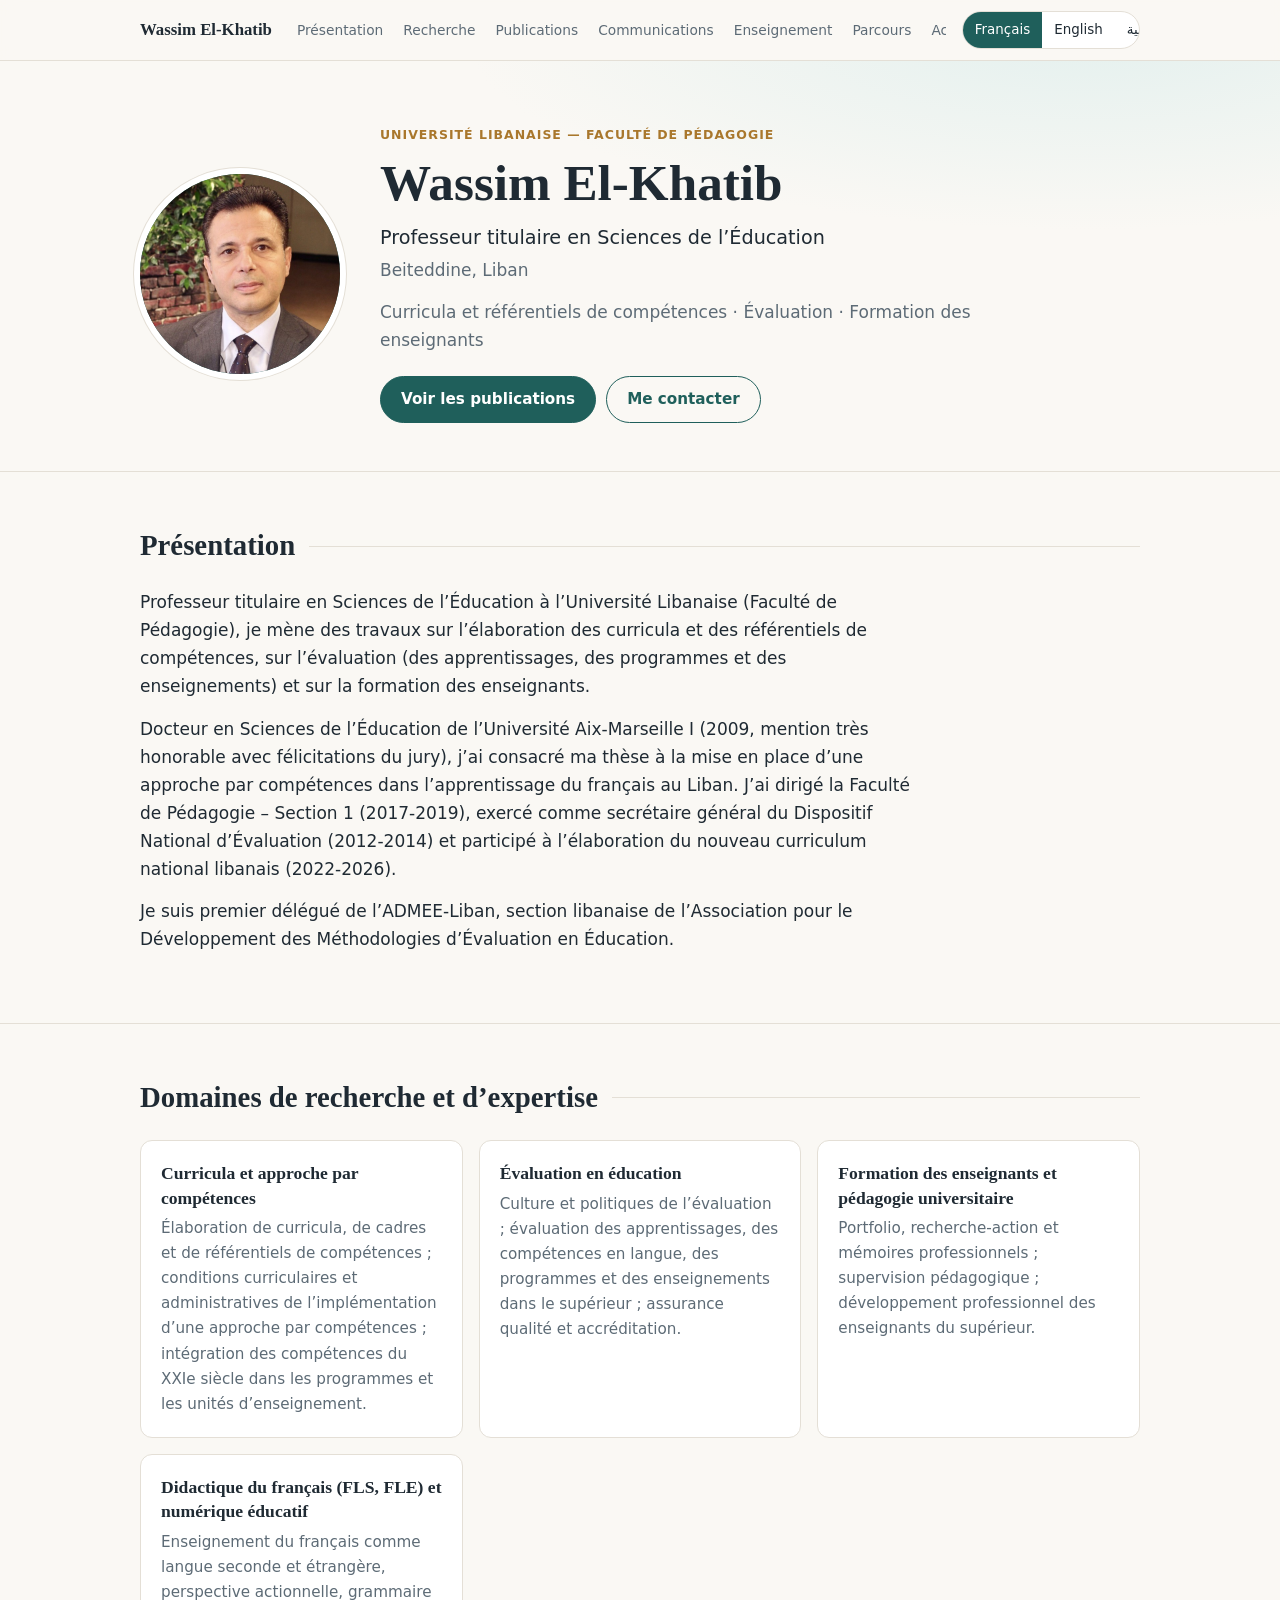
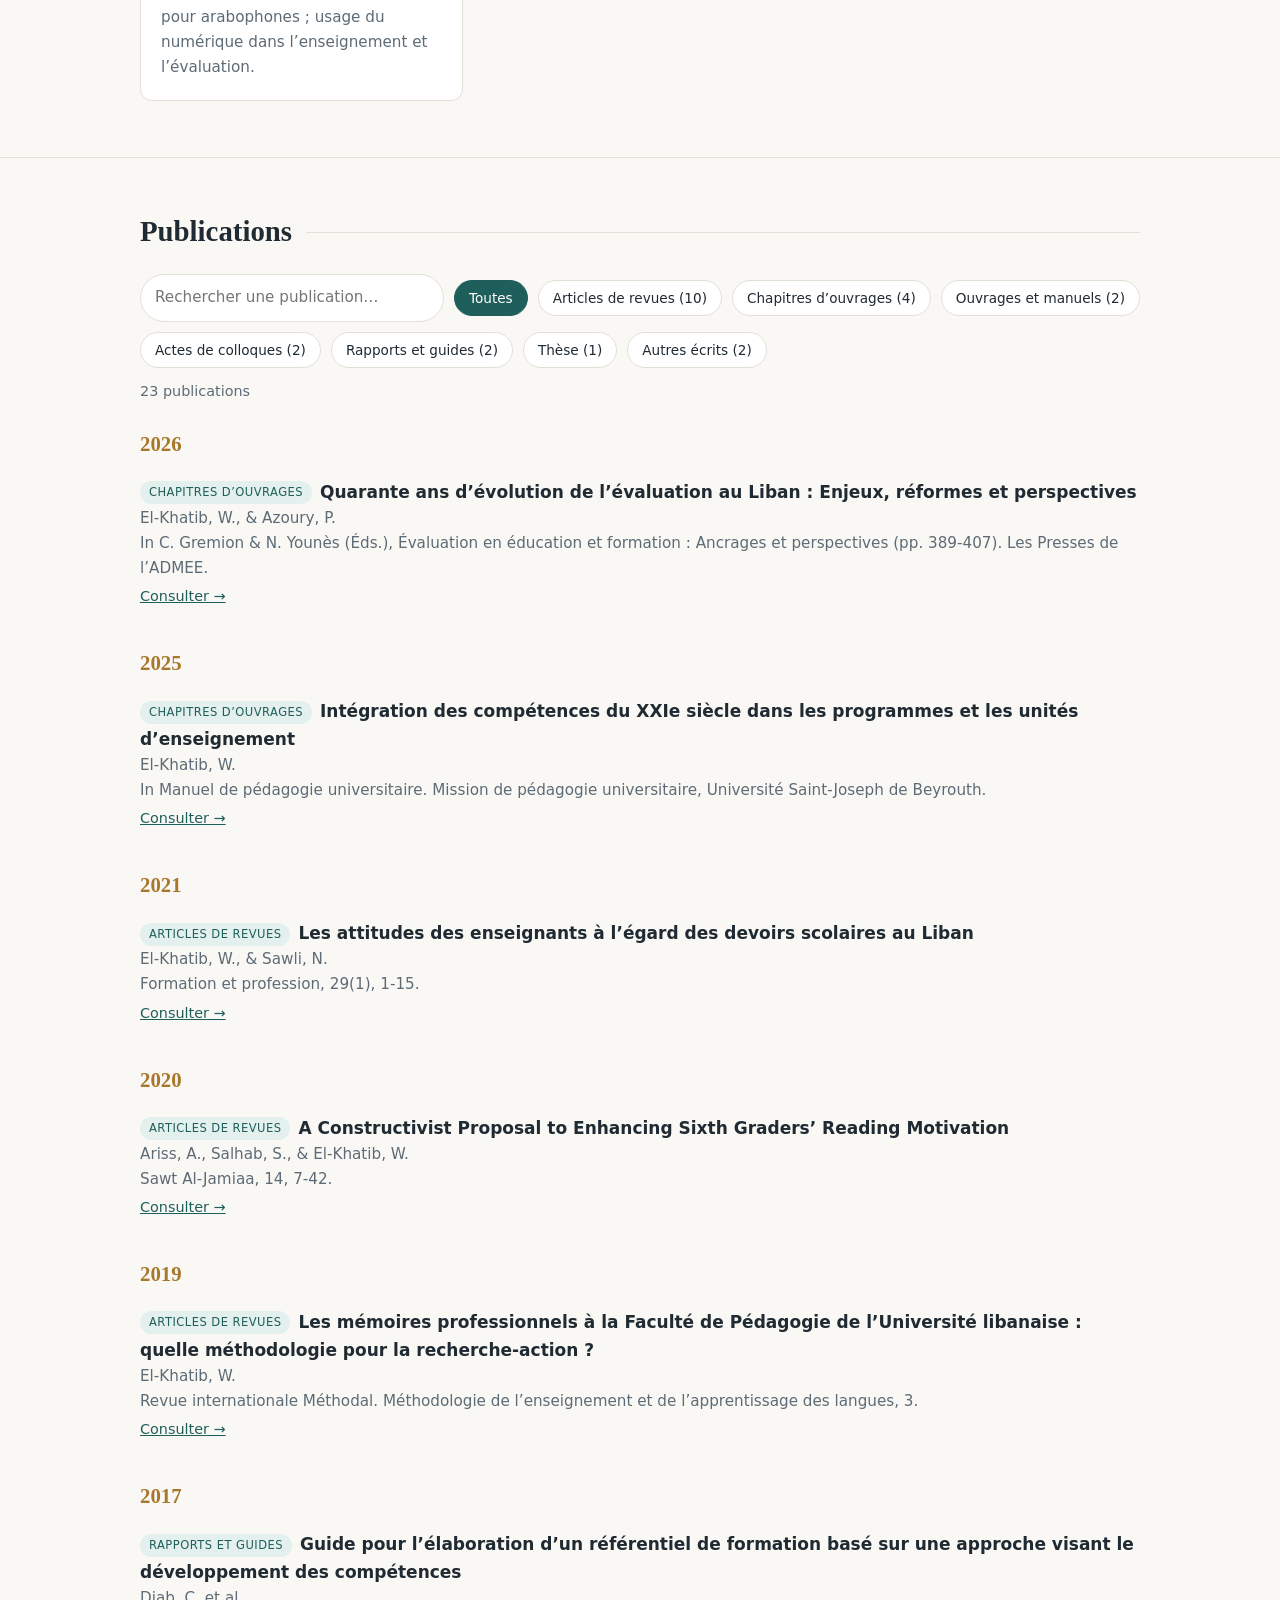
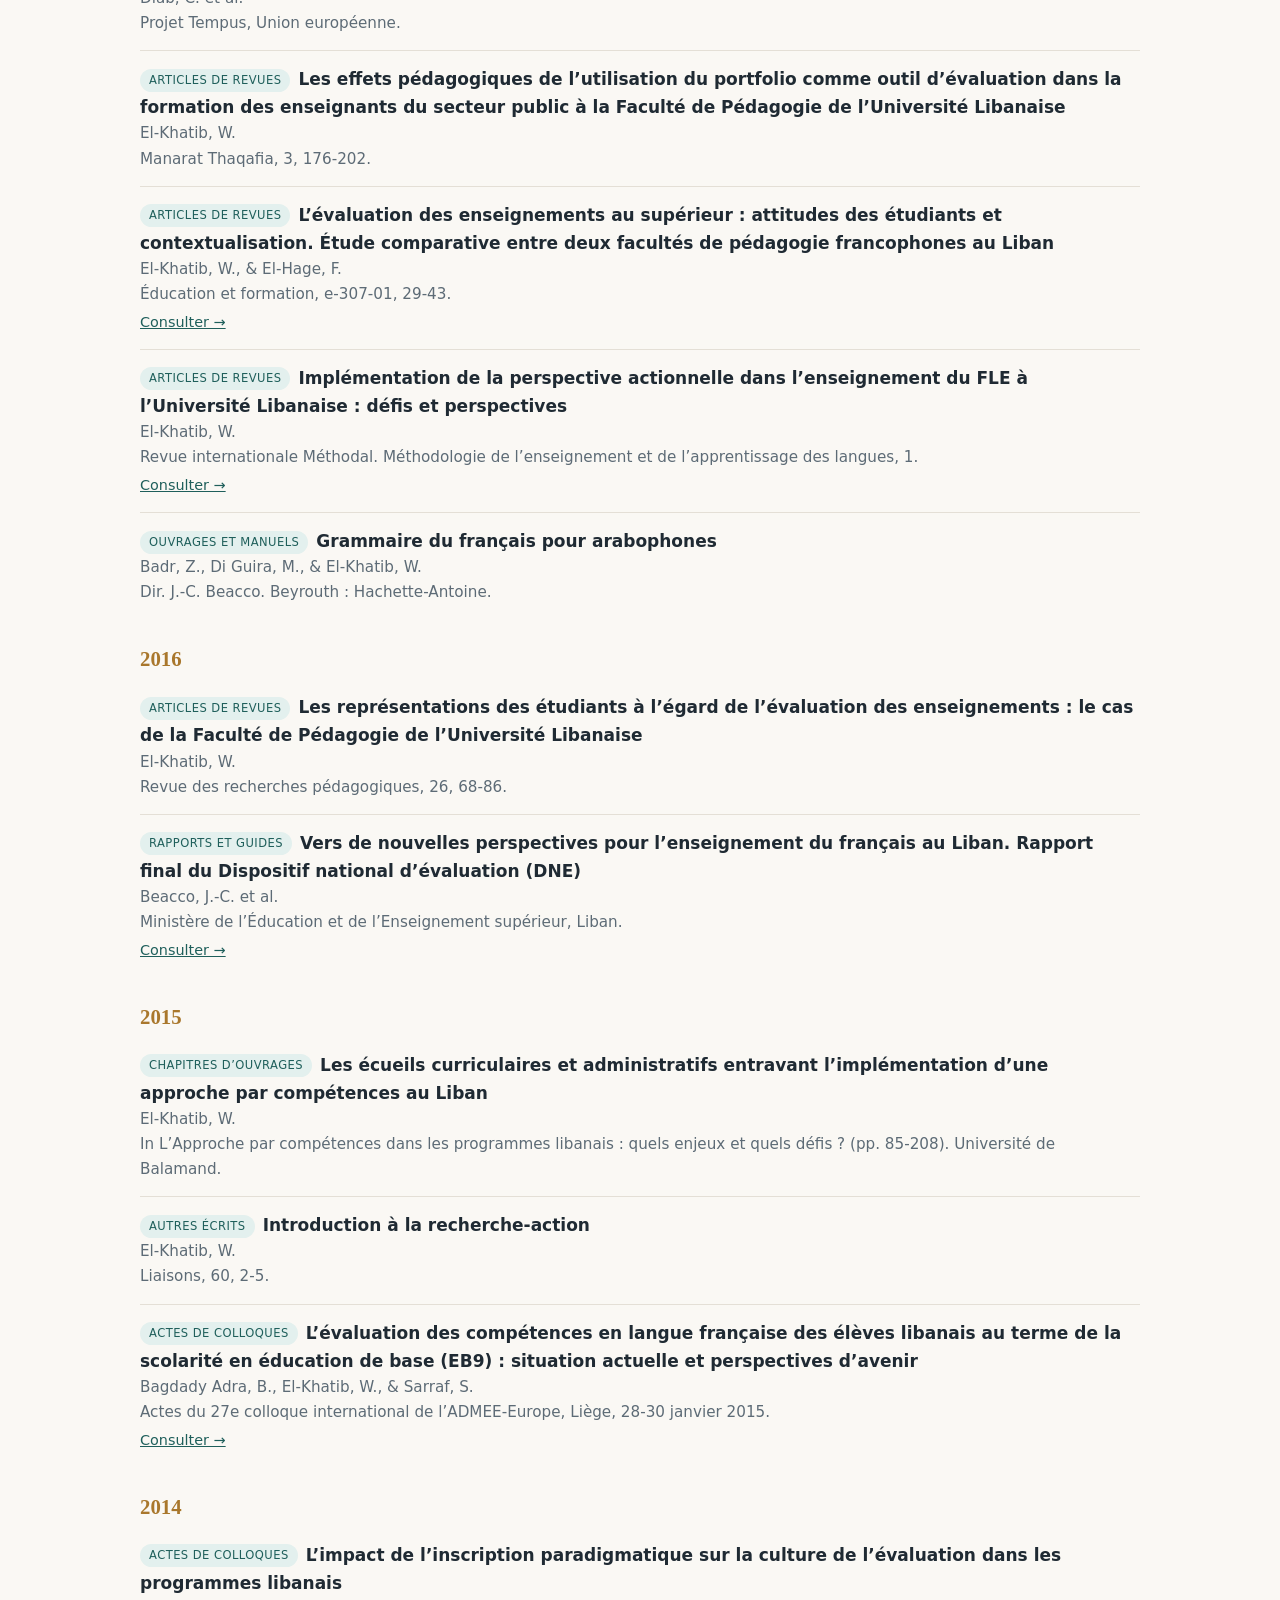
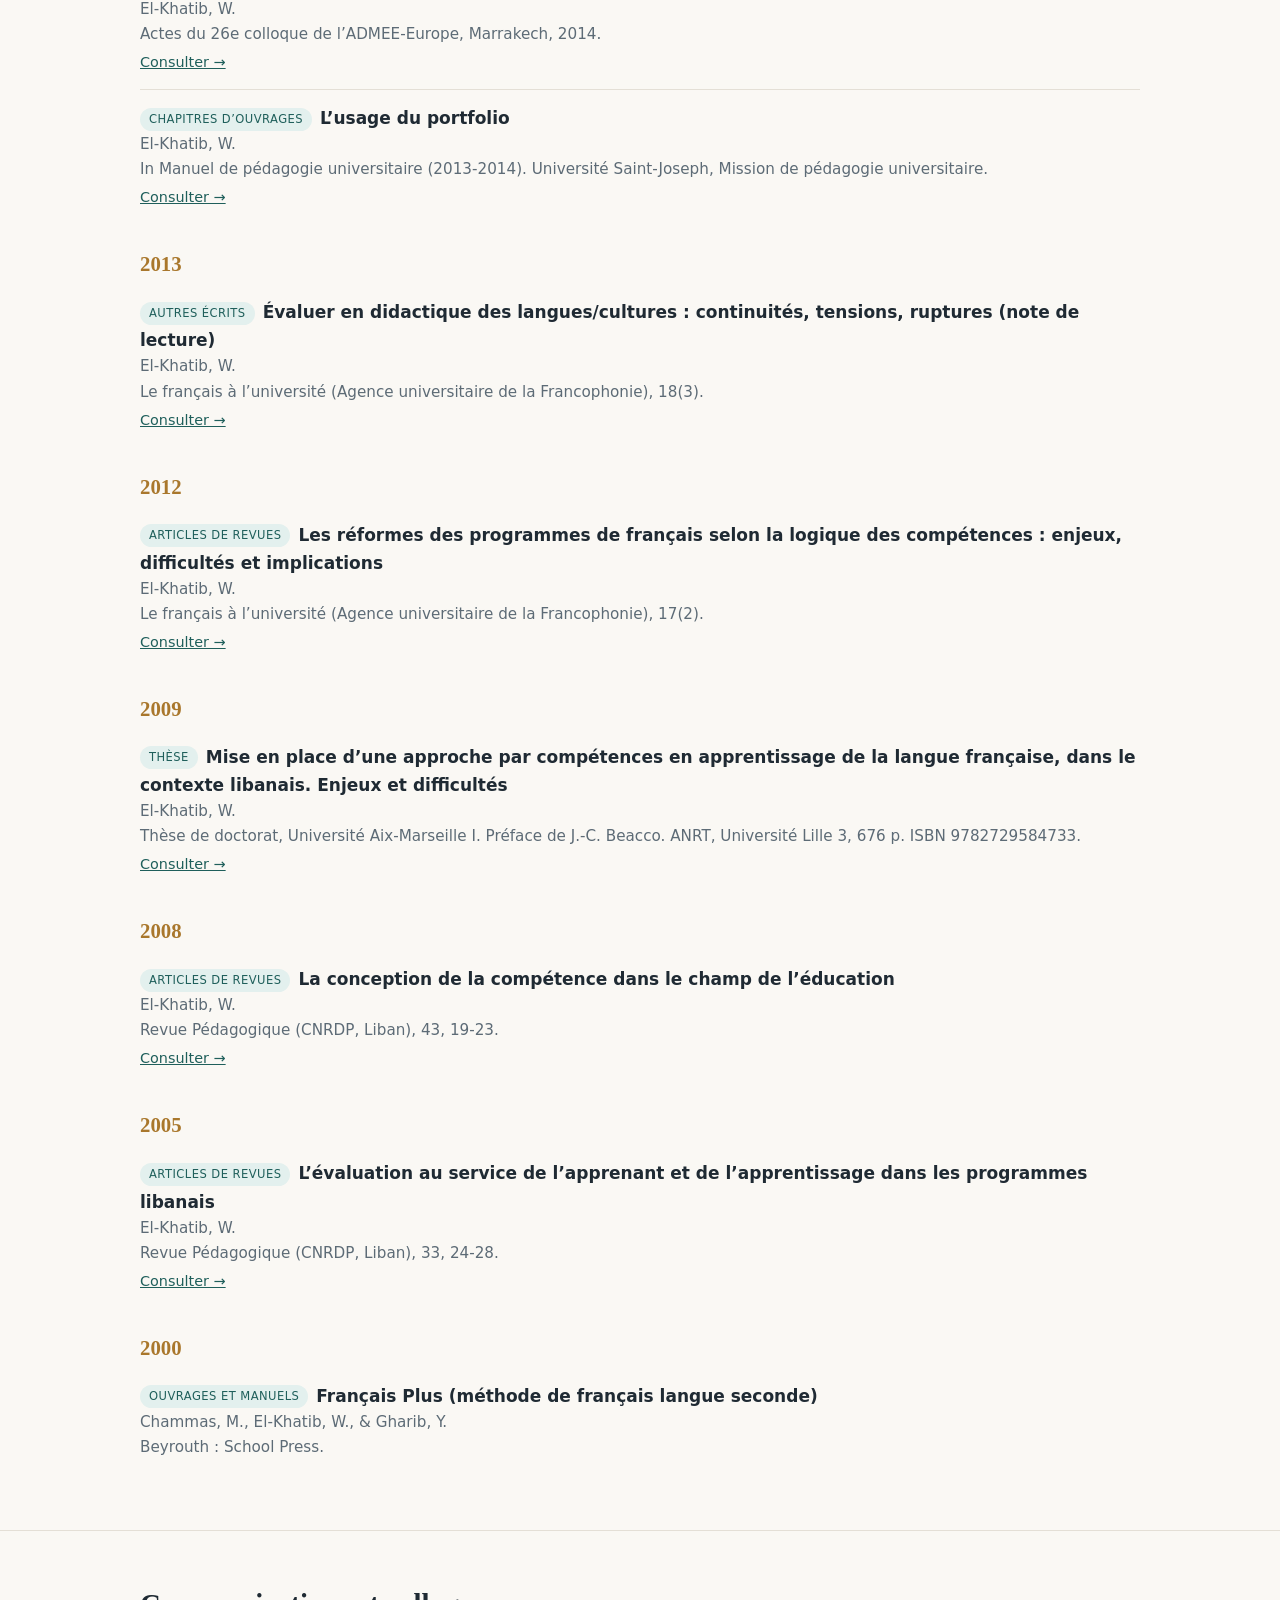
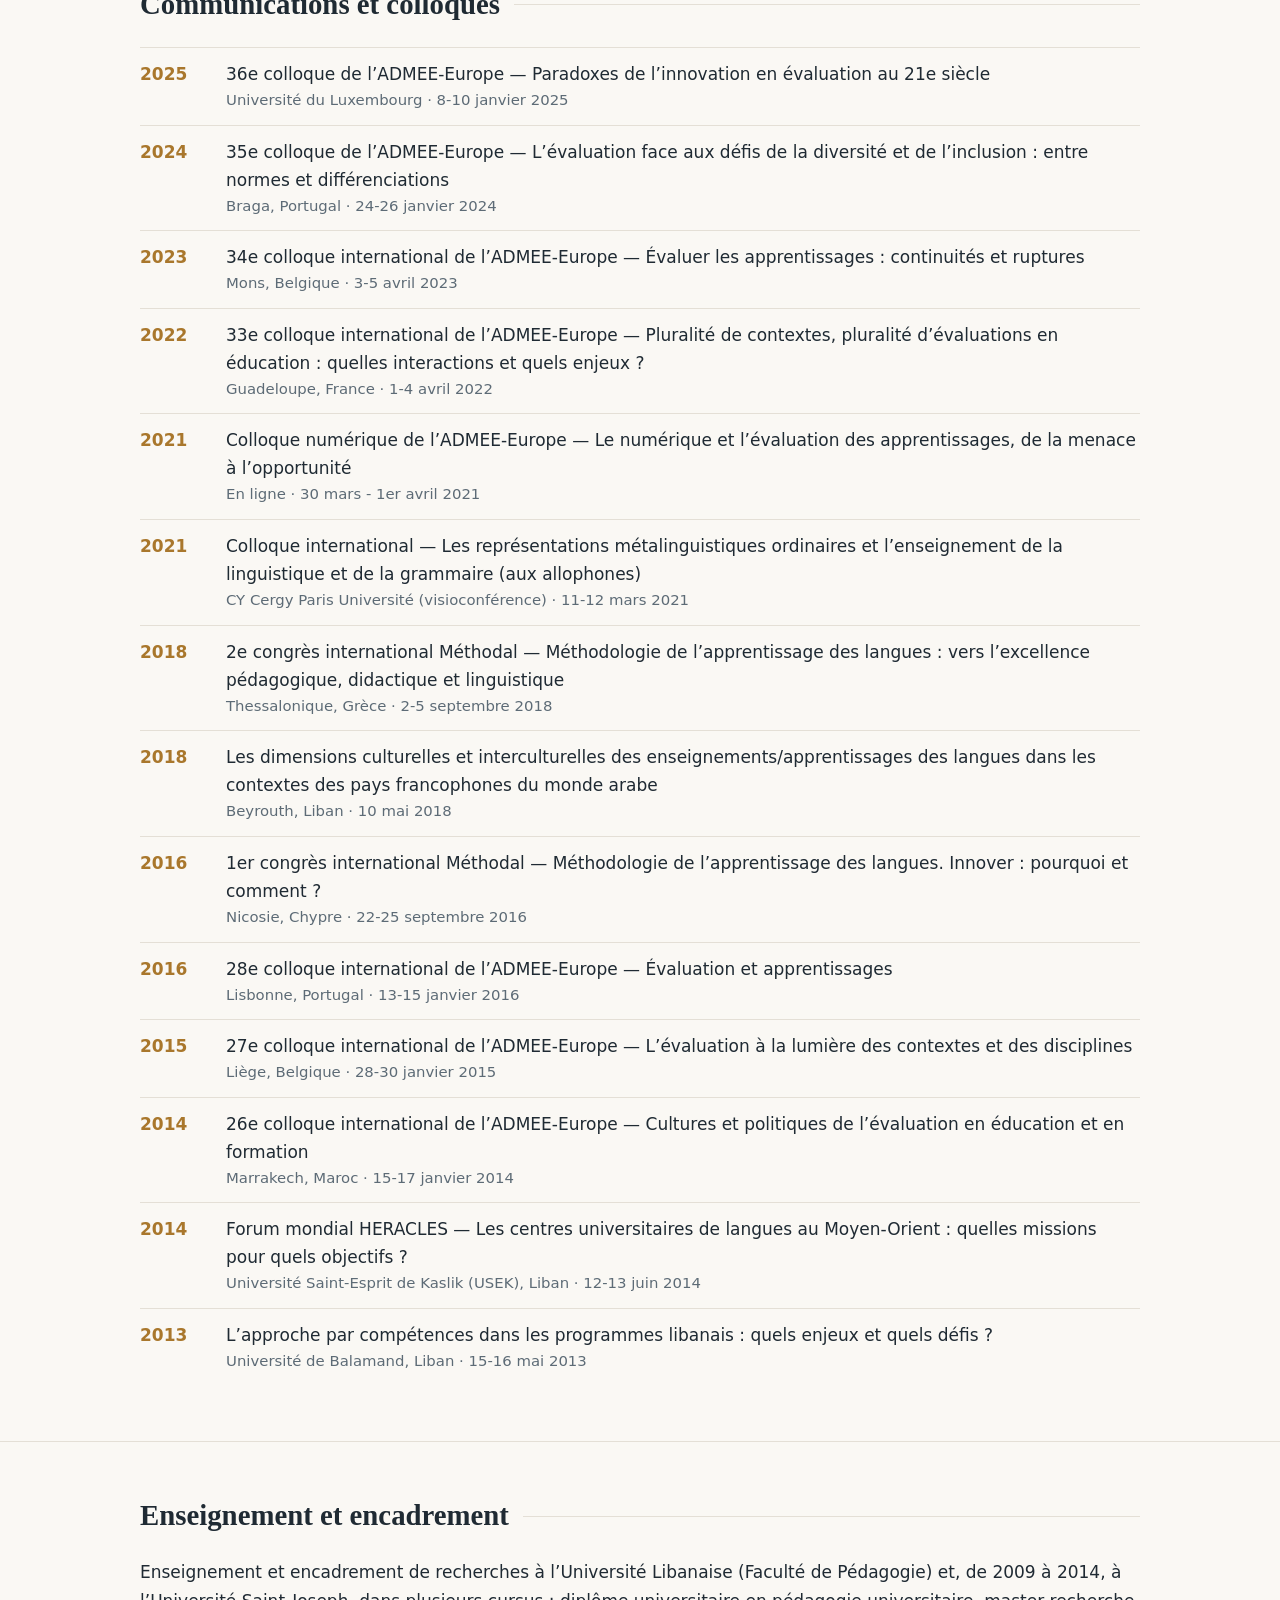
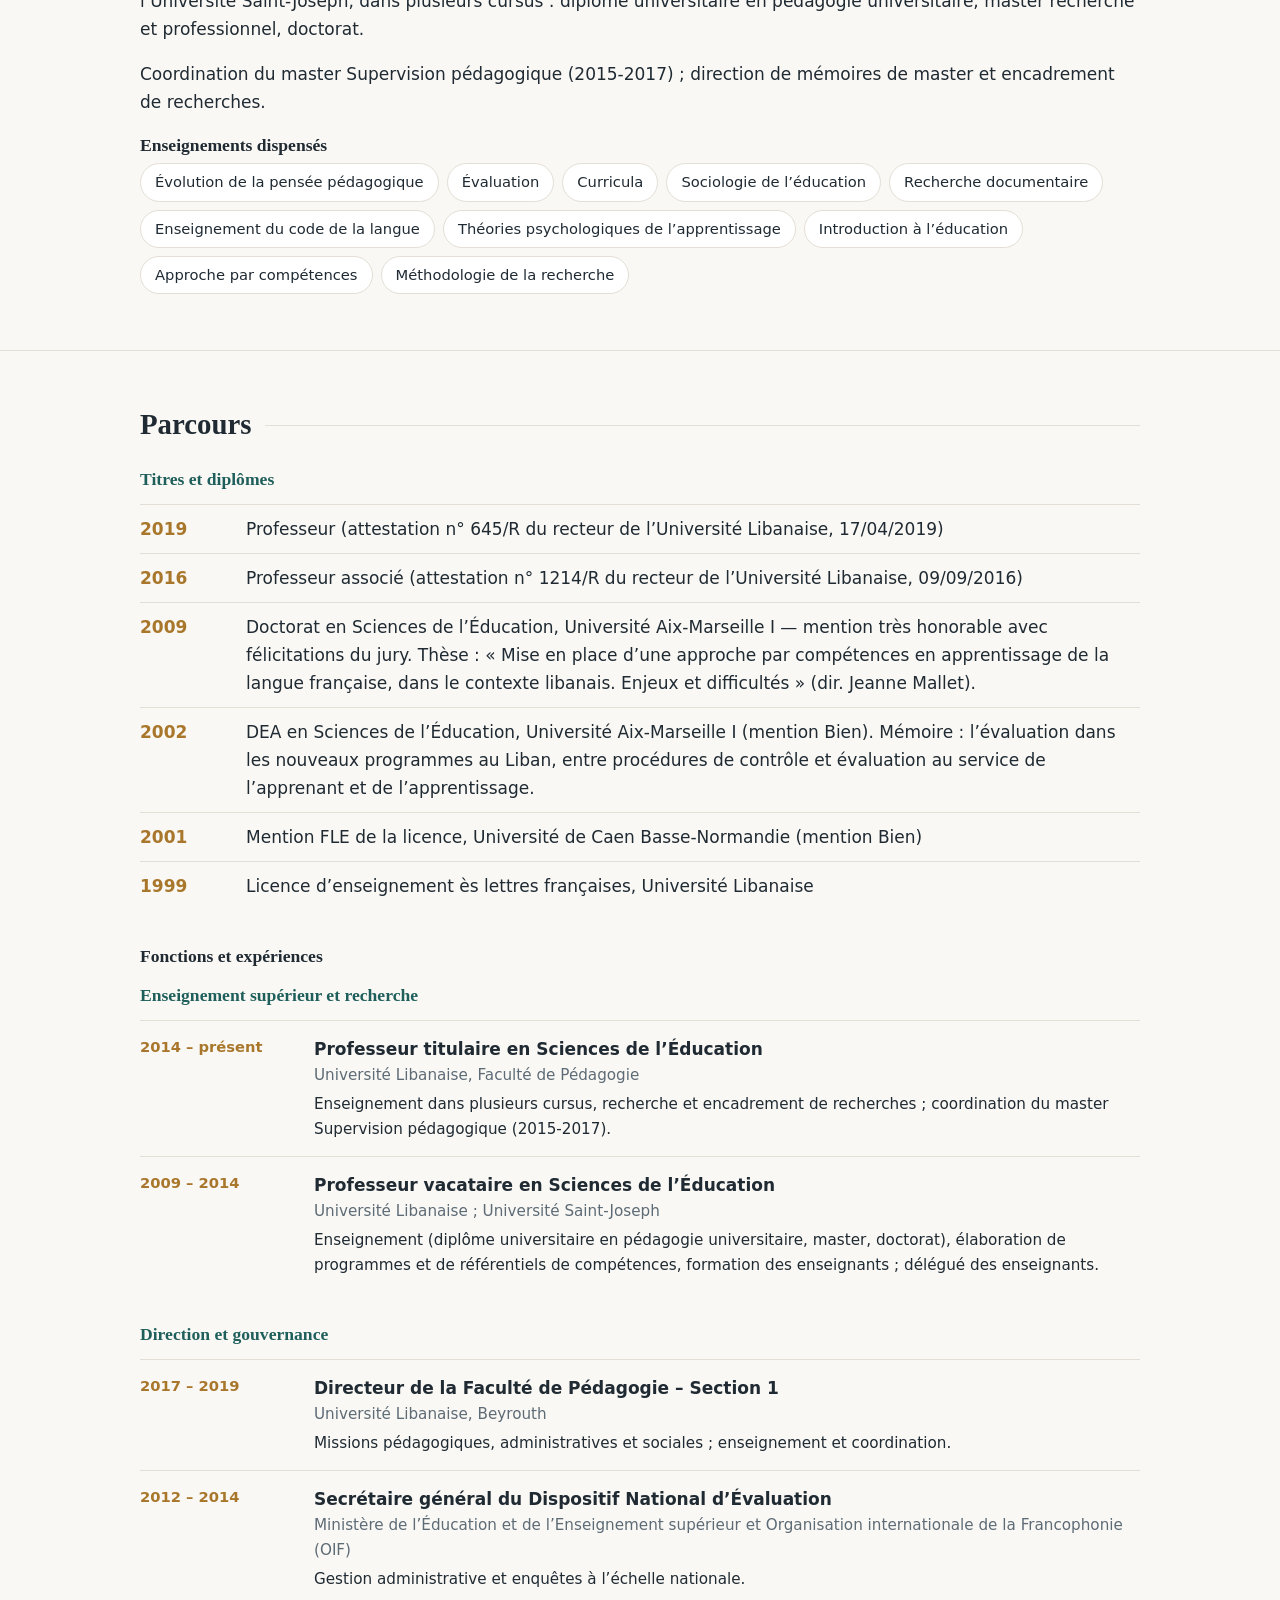
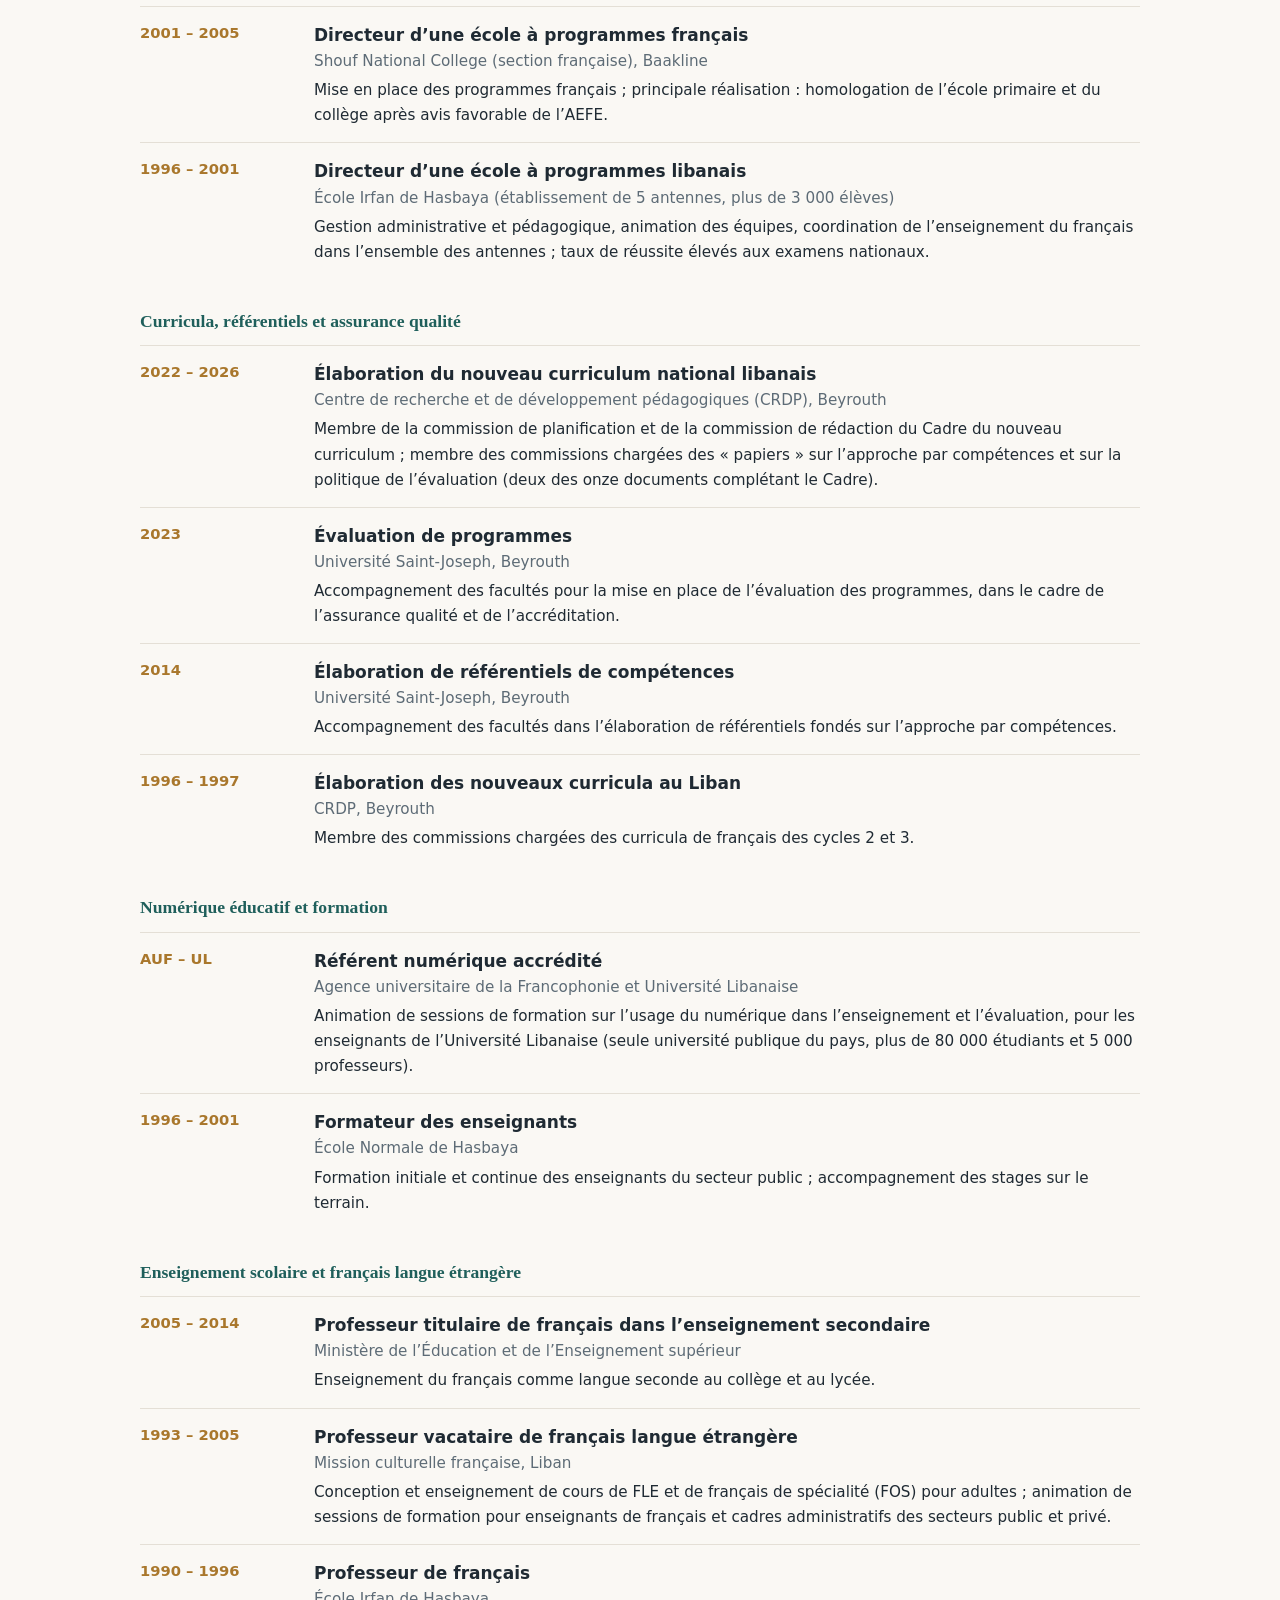
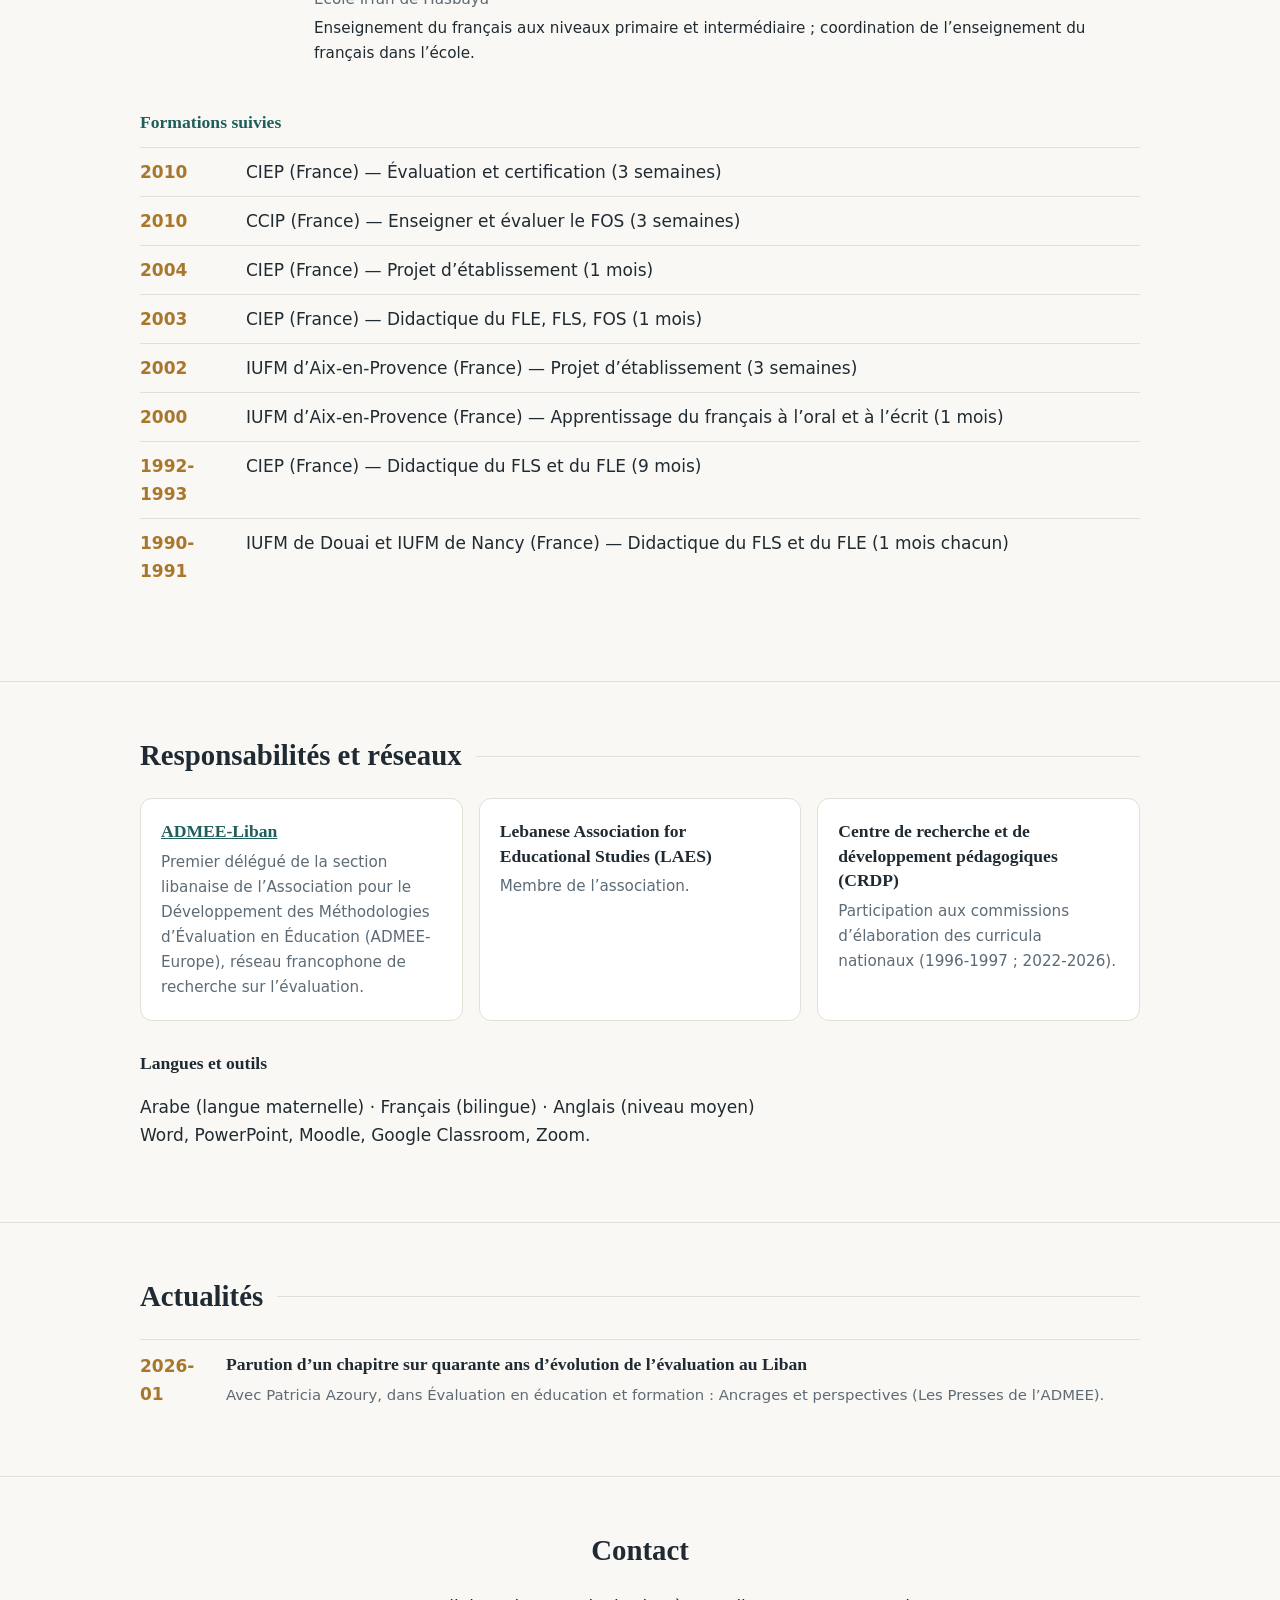
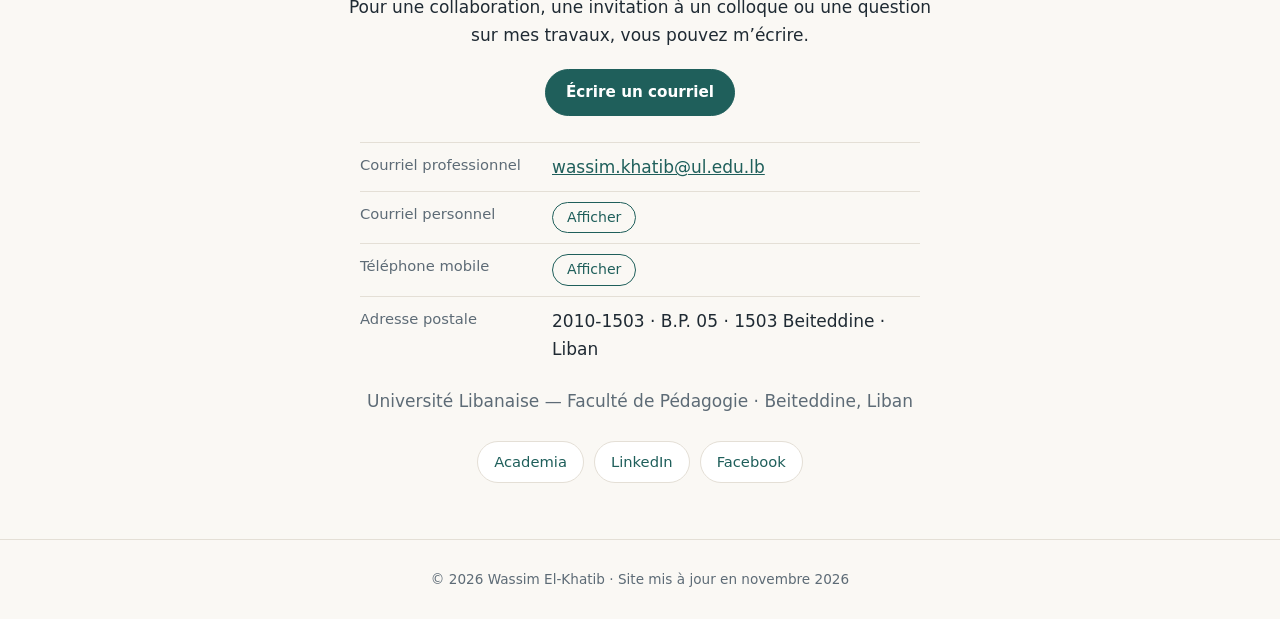
==== index.html @ 5d3ddfc5 "Add files via upload" ====
<!doctype html>
<html lang="fr" dir="ltr">
<head>
<meta charset="utf-8">
<meta name="viewport" content="width=device-width, initial-scale=1">
<title>Wassim El-Khatib — Professeur en Sciences de l’Éducation | Université Libanaise</title>
<meta name="description" content="Wassim El-Khatib, professeur titulaire en Sciences de l’Éducation à l’Université Libanaise : curricula, approche par compétences, évaluation, formation des enseignants. Publications et communications.">
<meta name="author" content="Wassim El-Khatib">
<meta name="robots" content="index,follow">
<link rel="canonical" href="https://wassimelkhatib.github.io/">
<link rel="alternate" hreflang="fr" href="https://wassimelkhatib.github.io/?lang=fr">
<link rel="alternate" hreflang="en" href="https://wassimelkhatib.github.io/?lang=en">
<link rel="alternate" hreflang="ar" href="https://wassimelkhatib.github.io/?lang=ar">
<meta property="og:type" content="profile">
<meta property="og:title" content="Wassim El-Khatib — Professeur en Sciences de l’Éducation">
<meta property="og:description" content="Curricula, approche par compétences, évaluation, formation des enseignants. Université Libanaise.">
<meta name="theme-color" content="#1f5f5b">
<link rel="icon" href="data:image/svg+xml,%3Csvg xmlns='http://www.w3.org/2000/svg' viewBox='0 0 64 64'%3E%3Crect width='64' height='64' rx='14' fill='%231f5f5b'/%3E%3Ctext x='32' y='43' font-family='Georgia,serif' font-size='30' font-weight='700' text-anchor='middle' fill='white'%3EWK%3C/text%3E%3C/svg%3E">
<link rel="preconnect" href="https://fonts.googleapis.com">
<link rel="preconnect" href="https://fonts.gstatic.com" crossorigin>
<link href="https://fonts.googleapis.com/css2?family=Noto+Naskh+Arabic:wght@400;600&display=swap" rel="stylesheet">
<link rel="stylesheet" href="style.css">
</head>
<body>
<div id="app">
  <!-- Contenu de secours (lu par les moteurs de recherche et si JavaScript est désactivé) -->
  <main>
    <h1>Wassim El-Khatib</h1>
    <p>Professeur titulaire en Sciences de l’Éducation, Université Libanaise — Faculté de Pédagogie.</p>
    <p>Curricula et référentiels de compétences · Évaluation · Formation des enseignants.</p>
    <p>بروفيسور وسيم الخطيب — بروفيسور في علوم التربية، الجامعة اللبنانية، كلية التربية.</p>
    <p><a href="https://wassimelkhatib.academia.edu">Academia</a></p>
  </main>
</div>
<noscript><p style="text-align:center;padding:20px">Ce site nécessite JavaScript pour afficher la liste complète des publications.</p></noscript>
<script src="content.js"></script>
<script src="content-en.js"></script>
<script src="app.js"></script>
</body>
</html>
---- style.css ----
:root{
  --bg:#faf8f4; --surface:#ffffff; --ink:#1f2a33; --muted:#5d6b76; --line:#e4dfd6;
  --accent:#1f5f5b; --accent-ink:#ffffff; --accent-soft:#e3f0ee; --gold:#a9772c;
  --radius:12px; --maxw:1040px;
  --serif:Georgia,"Times New Roman",serif;
  --sans:system-ui,-apple-system,"Segoe UI",Roboto,"Helvetica Neue",Arial,sans-serif;
}
@media (prefers-color-scheme:dark){
  :root:not([data-theme="light"]){
    --bg:#12181c; --surface:#192127; --ink:#e8ecee; --muted:#9fb0ba; --line:#2a353d;
    --accent:#6cc1b9; --accent-ink:#0d1a19; --accent-soft:#1b2d2c; --gold:#d6a85a;
  }
}
*{box-sizing:border-box}
html{scroll-behavior:smooth;scroll-padding-top:72px}
body{margin:0;background:var(--bg);color:var(--ink);font:17px/1.65 var(--sans);-webkit-text-size-adjust:100%}
html[lang="ar"] body{font-family:"Simplified Arabic","Noto Naskh Arabic","Traditional Arabic",serif;font-size:20px;line-height:1.9}
html[lang="ar"] h1,html[lang="ar"] h2,html[lang="ar"] h3{font-family:"Simplified Arabic","Noto Naskh Arabic",serif}
a{color:var(--accent)}
a:focus-visible,button:focus-visible,input:focus-visible{outline:3px solid var(--gold);outline-offset:2px;border-radius:4px}
.wrap{max-width:var(--maxw);margin:0 auto;padding:0 20px}
.skip{position:absolute;inset-inline-start:-999px;top:8px;background:var(--accent);color:var(--accent-ink);padding:8px 14px;border-radius:8px;z-index:100}
.skip:focus{inset-inline-start:12px}

/* Header */
header.top{position:sticky;top:0;z-index:50;background:color-mix(in srgb,var(--bg) 92%,transparent);backdrop-filter:blur(8px);border-bottom:1px solid var(--line)}
.top .wrap{display:flex;align-items:center;gap:16px;min-height:60px}
.brand{font:600 1.05rem var(--serif);color:var(--ink);text-decoration:none;white-space:nowrap}
html[lang="ar"] .brand{font-size:1.15rem}
nav.main{display:flex;gap:2px;margin-inline-start:auto;overflow-x:auto;scrollbar-width:none}
nav.main::-webkit-scrollbar{display:none}
nav.main a{color:var(--muted);text-decoration:none;padding:8px 9px;border-radius:8px;font-size:.86rem;white-space:nowrap}
html[lang="ar"] nav.main a{font-size:.95rem}
nav.main a:hover,nav.main a.on{color:var(--accent);background:var(--accent-soft)}
.lang{border:1px solid var(--line);background:var(--surface);color:var(--ink);padding:7px 14px;border-radius:999px;cursor:pointer;font:inherit;font-size:.88rem;white-space:nowrap}
.lang:hover{border-color:var(--accent);color:var(--accent)}
@media(max-width:820px){.top .wrap{flex-wrap:wrap;padding-block:8px}nav.main{order:3;width:100%;margin:0}.brand{flex:1}}

/* Hero */
.hero{padding:64px 0 48px;border-bottom:1px solid var(--line);background:
  radial-gradient(900px 300px at 85% -10%,var(--accent-soft),transparent 70%)}
html[dir="rtl"] .hero{background:radial-gradient(900px 300px at 15% -10%,var(--accent-soft),transparent 70%)}
.hero .wrap{display:grid;grid-template-columns:200px 1fr;gap:40px;align-items:center}
.portrait{width:200px;height:200px;border-radius:50%;background:var(--accent);color:var(--accent-ink);display:grid;place-items:center;font:600 3.6rem var(--serif);overflow:hidden;box-shadow:0 0 0 6px var(--surface),0 0 0 7px var(--line)}
.portrait img{width:100%;height:100%;object-fit:cover}
.eyebrow{color:var(--gold);font-weight:600;letter-spacing:.08em;text-transform:uppercase;font-size:.78rem;margin:0 0 8px}
html[lang="ar"] .eyebrow{letter-spacing:0;text-transform:none;font-size:1rem}
h1{font:600 clamp(2rem,5vw,3.2rem)/1.15 var(--serif);margin:0 0 10px}
.role{font-size:1.2rem;margin:0}
.aff{color:var(--muted);margin:2px 0 14px}
.tagline{color:var(--muted);margin:0 0 22px;max-width:60ch}
.cta{display:flex;flex-wrap:wrap;gap:10px}
.btn{display:inline-block;padding:10px 20px;border-radius:999px;text-decoration:none;font-weight:600;font-size:.95rem;border:1px solid var(--accent)}
.btn.primary{background:var(--accent);color:var(--accent-ink)}
.btn.ghost{color:var(--accent);background:transparent}
.btn:hover{filter:brightness(1.08)}
@media(max-width:700px){.hero{padding:36px 0}.hero .wrap{grid-template-columns:1fr;text-align:center;gap:20px;justify-items:center}.portrait{width:140px;height:140px;font-size:2.6rem}.cta{justify-content:center}}

/* Sections */
section{padding:56px 0;border-bottom:1px solid var(--line)}
section:last-of-type{border-bottom:0}
h2{font:600 1.8rem/1.25 var(--serif);margin:0 0 24px;display:flex;align-items:center;gap:14px}
h2::after{content:"";flex:1;height:1px;background:var(--line)}
h3{font:600 1.1rem/1.4 var(--serif);margin:0 0 6px}
.about p{max-width:72ch;margin:0 0 14px}

.cards{display:grid;grid-template-columns:repeat(auto-fit,minmax(240px,1fr));gap:16px}
.card{background:var(--surface);border:1px solid var(--line);border-radius:var(--radius);padding:20px}
.card p{margin:0;color:var(--muted);font-size:.95rem}
html[lang="ar"] .card p{font-size:1rem}

/* Publications */
.tools{display:flex;flex-wrap:wrap;gap:10px;margin-bottom:12px;align-items:center}
.search{flex:1 1 240px;padding:10px 14px;border:1px solid var(--line);border-radius:999px;background:var(--surface);color:var(--ink);font:inherit;font-size:.95rem}
.chip{border:1px solid var(--line);background:var(--surface);color:var(--ink);padding:6px 14px;border-radius:999px;cursor:pointer;font:inherit;font-size:.85rem}
.chip[aria-pressed="true"]{background:var(--accent);color:var(--accent-ink);border-color:var(--accent)}
.count{color:var(--muted);font-size:.9rem;margin:0 0 6px}
.year{font:600 1.3rem var(--serif);color:var(--gold);margin:28px 0 8px}
ul.pubs{list-style:none;margin:0;padding:0}
.pub{padding:14px 0;border-top:1px solid var(--line)}
.pub:first-child{border-top:0}
.pub .t{font-weight:600}
.pub .a,.pub .v{color:var(--muted);font-size:.95rem}
.tag{display:inline-block;font-size:.72rem;letter-spacing:.04em;text-transform:uppercase;color:var(--accent);background:var(--accent-soft);padding:2px 9px;border-radius:999px;margin-inline-end:8px;vertical-align:middle}
html[lang="ar"] .tag{letter-spacing:0;text-transform:none;font-size:.85rem}
.pub a.open{font-size:.9rem;white-space:nowrap}
[dir="ltr"].fr-text{direction:ltr;text-align:start}
html[dir="rtl"] .fr-text{direction:ltr;text-align:left}

/* Timeline / lists */
.group{margin-bottom:30px}
.group>h3{color:var(--accent);margin-bottom:12px}
.entry{display:grid;grid-template-columns:150px 1fr;gap:6px 24px;padding:14px 0;border-top:1px solid var(--line)}
.entry .p{color:var(--gold);font-weight:600;font-size:.92rem}
.entry .r{font-weight:600}
.entry .o{color:var(--muted);font-size:.95rem}
.entry .x{margin-top:4px;font-size:.95rem}
@media(max-width:640px){.entry{grid-template-columns:1fr}}
ul.plain{list-style:none;padding:0;margin:0}
ul.plain li{padding:10px 0;border-top:1px solid var(--line);display:grid;grid-template-columns:90px 1fr;gap:16px}
ul.plain .y{color:var(--gold);font-weight:600}
.two{display:grid;grid-template-columns:1fr 1fr;gap:40px}
@media(max-width:820px){.two{grid-template-columns:1fr;gap:28px}}
ul.pills{list-style:none;padding:0;margin:0;display:flex;flex-wrap:wrap;gap:8px}
ul.pills li{background:var(--surface);border:1px solid var(--line);padding:6px 14px;border-radius:999px;font-size:.92rem}
.talk{padding:12px 0;border-top:1px solid var(--line);display:grid;grid-template-columns:70px 1fr;gap:16px}
.talk .y{color:var(--gold);font-weight:600}
.talk .m{color:var(--muted);font-size:.93rem}

/* Contact */
.contact{text-align:center}
.contact h2{justify-content:center}
.contact h2::after{display:none}
.contact p{max-width:56ch;margin:0 auto 20px}
.profiles{display:flex;flex-wrap:wrap;gap:10px;justify-content:center;margin-top:26px}
.profiles a{border:1px solid var(--line);background:var(--surface);padding:8px 16px;border-radius:999px;text-decoration:none;font-size:.92rem}
.profiles a:hover{border-color:var(--accent)}
footer{padding:28px 0;color:var(--muted);font-size:.85rem;text-align:center;border-top:1px solid var(--line)}
@media print{header.top,.tools,.cta,.lang{display:none}section{padding:18px 0}body{font-size:12pt;background:#fff;color:#000}}

.langs{display:flex;border:1px solid var(--line);border-radius:999px;overflow:hidden;background:var(--surface)}
.langs .lang{border:0;border-radius:0;padding:7px 12px;background:transparent;font-size:.84rem}
.langs .lang[aria-pressed="true"]{background:var(--accent);color:var(--accent-ink)}
.langs .lang:hover{color:inherit}
.langs .lang[aria-pressed="true"]:hover{color:var(--accent-ink)}

.cinfo{max-width:560px;margin:26px auto 0;padding:0;text-align:start}
.cinfo>div{display:grid;grid-template-columns:180px 1fr;gap:12px;padding:10px 0;border-top:1px solid var(--line)}
.cinfo dt{color:var(--muted);font-size:.92rem}
.cinfo dd{margin:0}
.cinfo dd a{display:inline-block}
.reveal{border:1px solid var(--accent);background:transparent;color:var(--accent);border-radius:999px;padding:3px 14px;cursor:pointer;font:inherit;font-size:.88rem}
.reveal:hover{background:var(--accent-soft)}
@media(max-width:520px){.cinfo>div{grid-template-columns:1fr;gap:2px}}
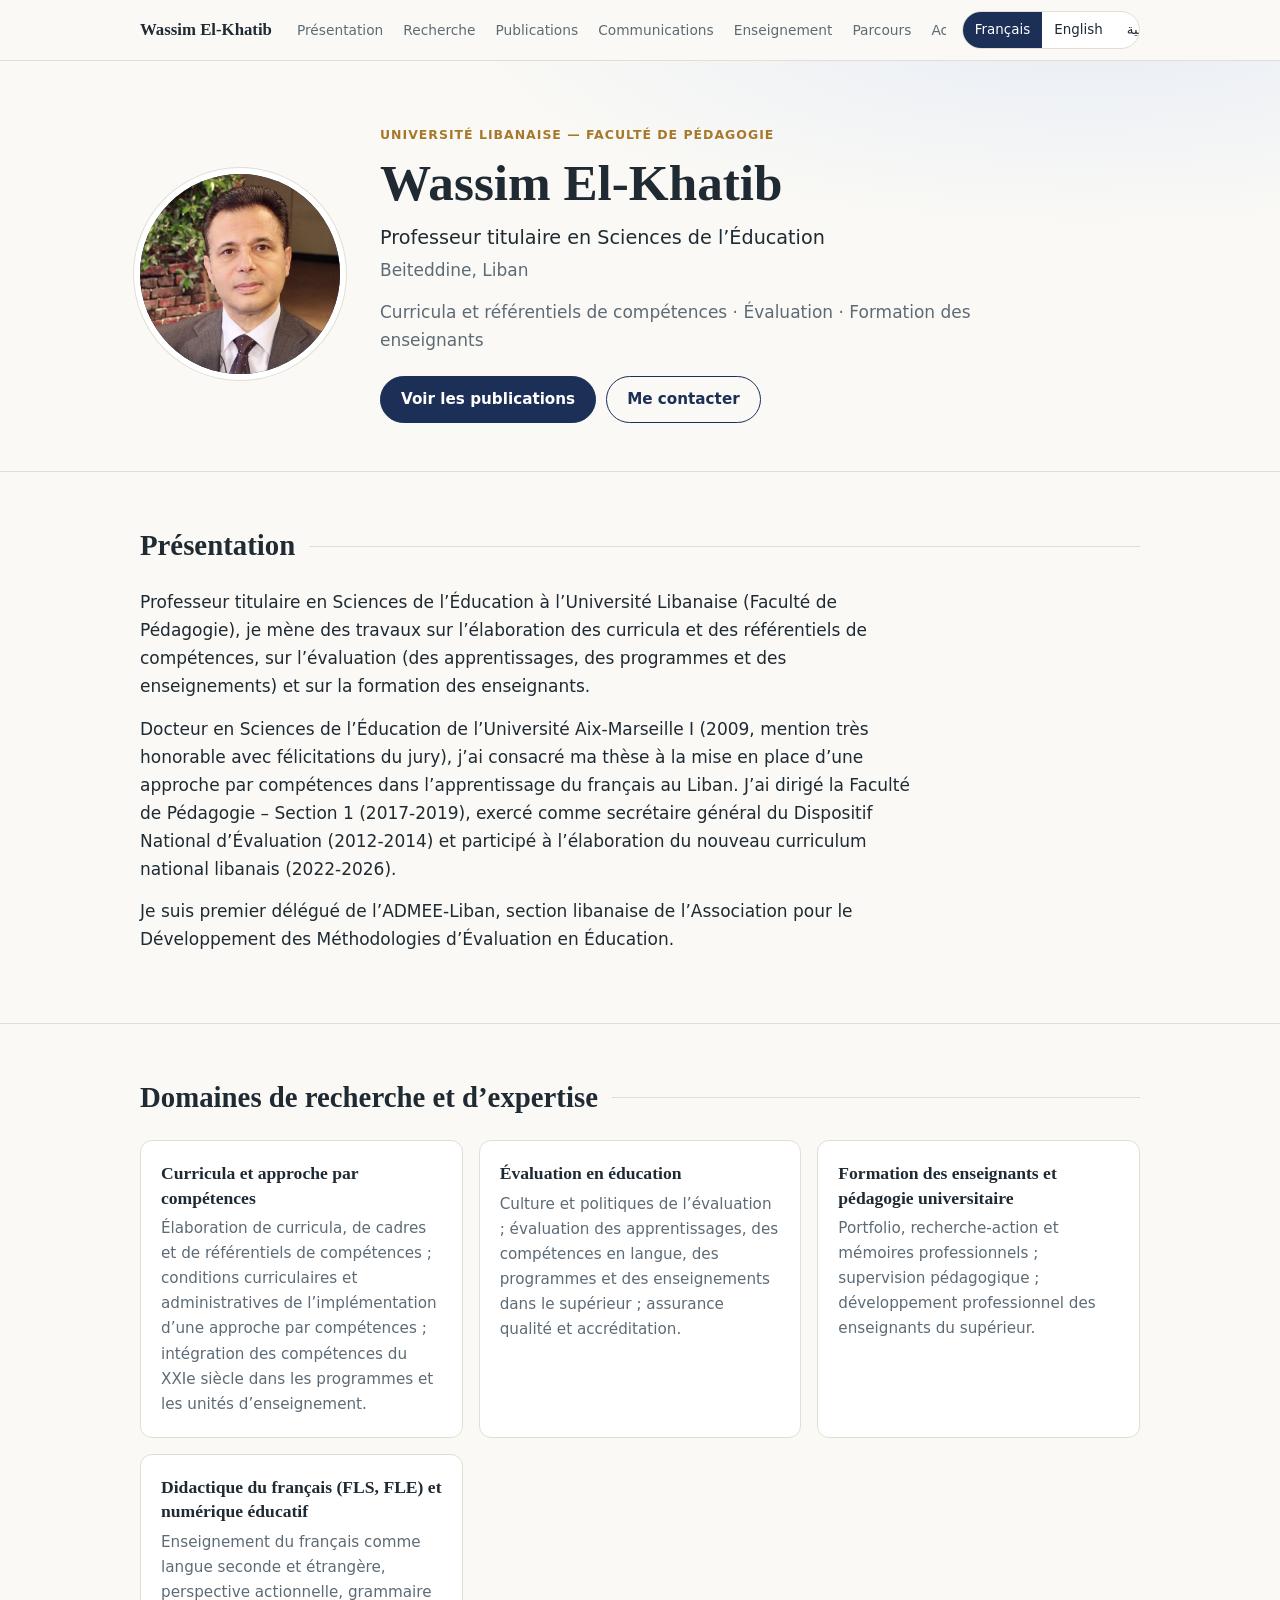
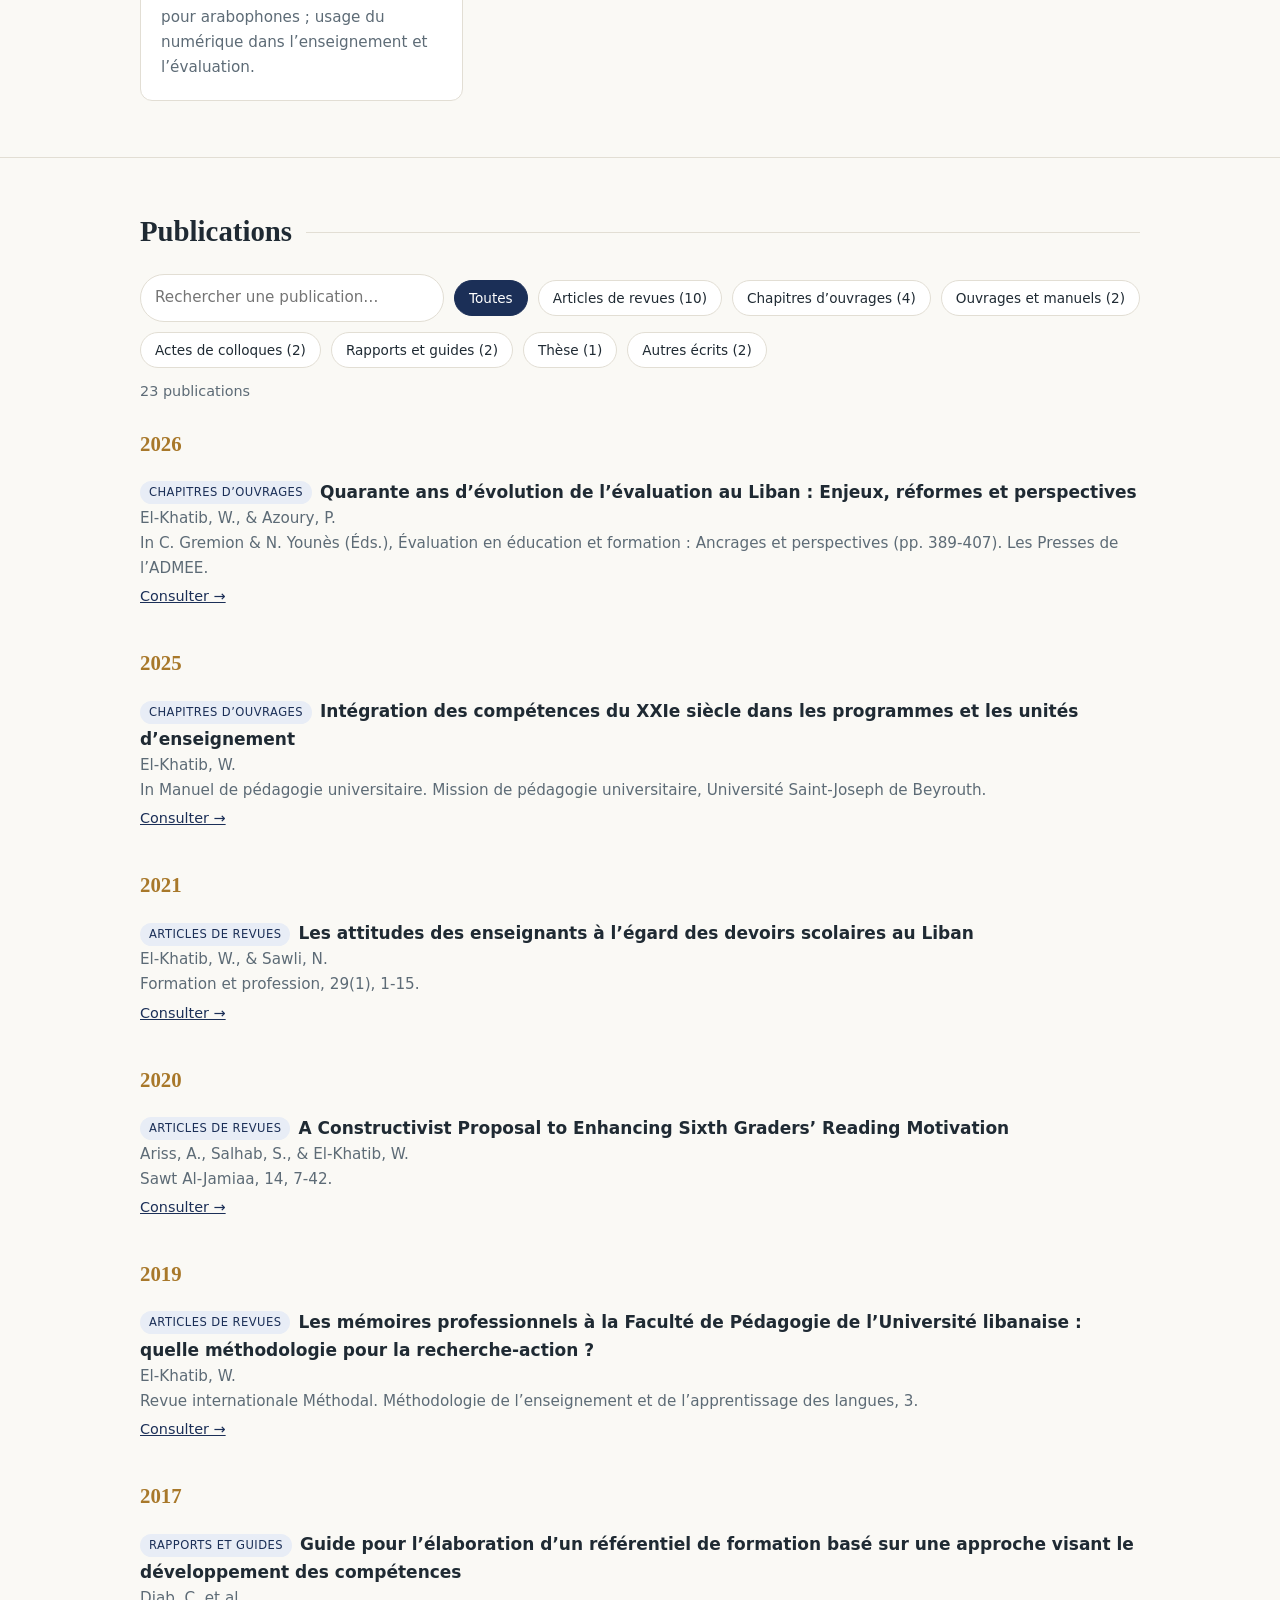
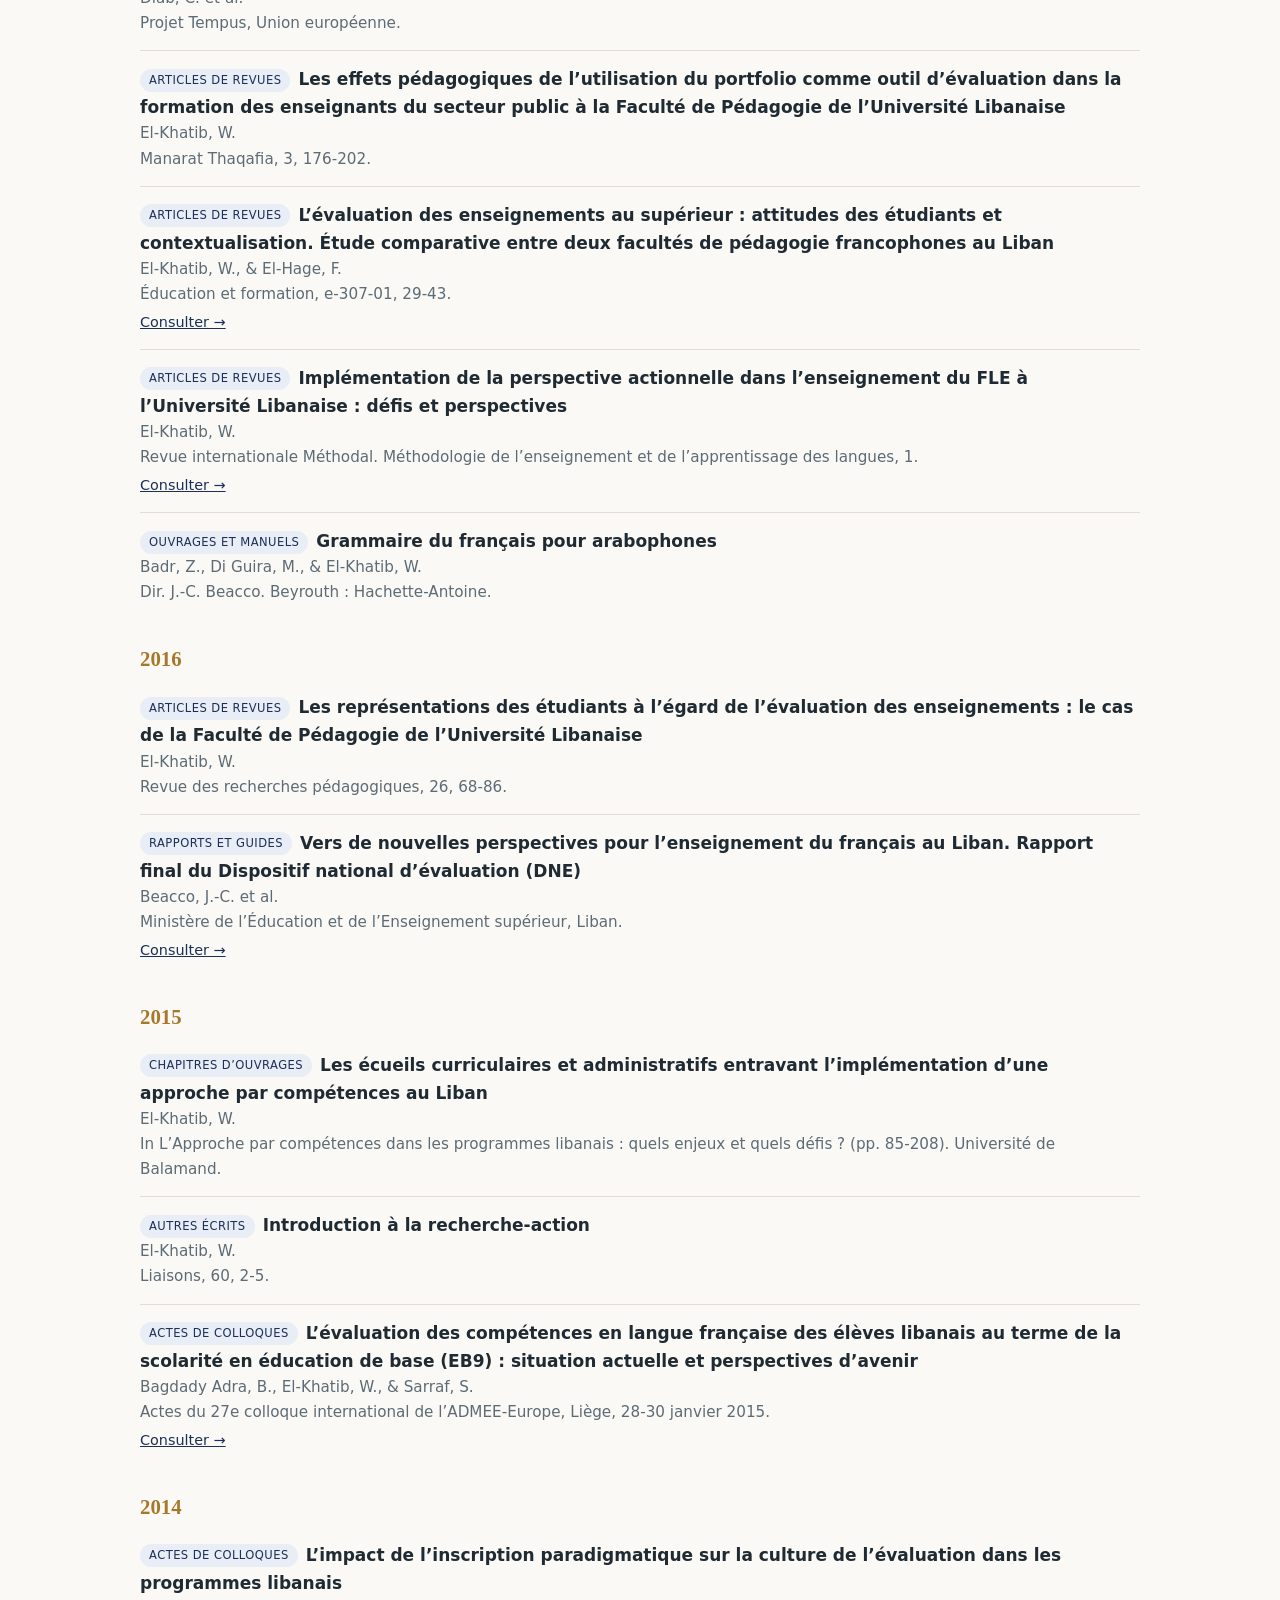
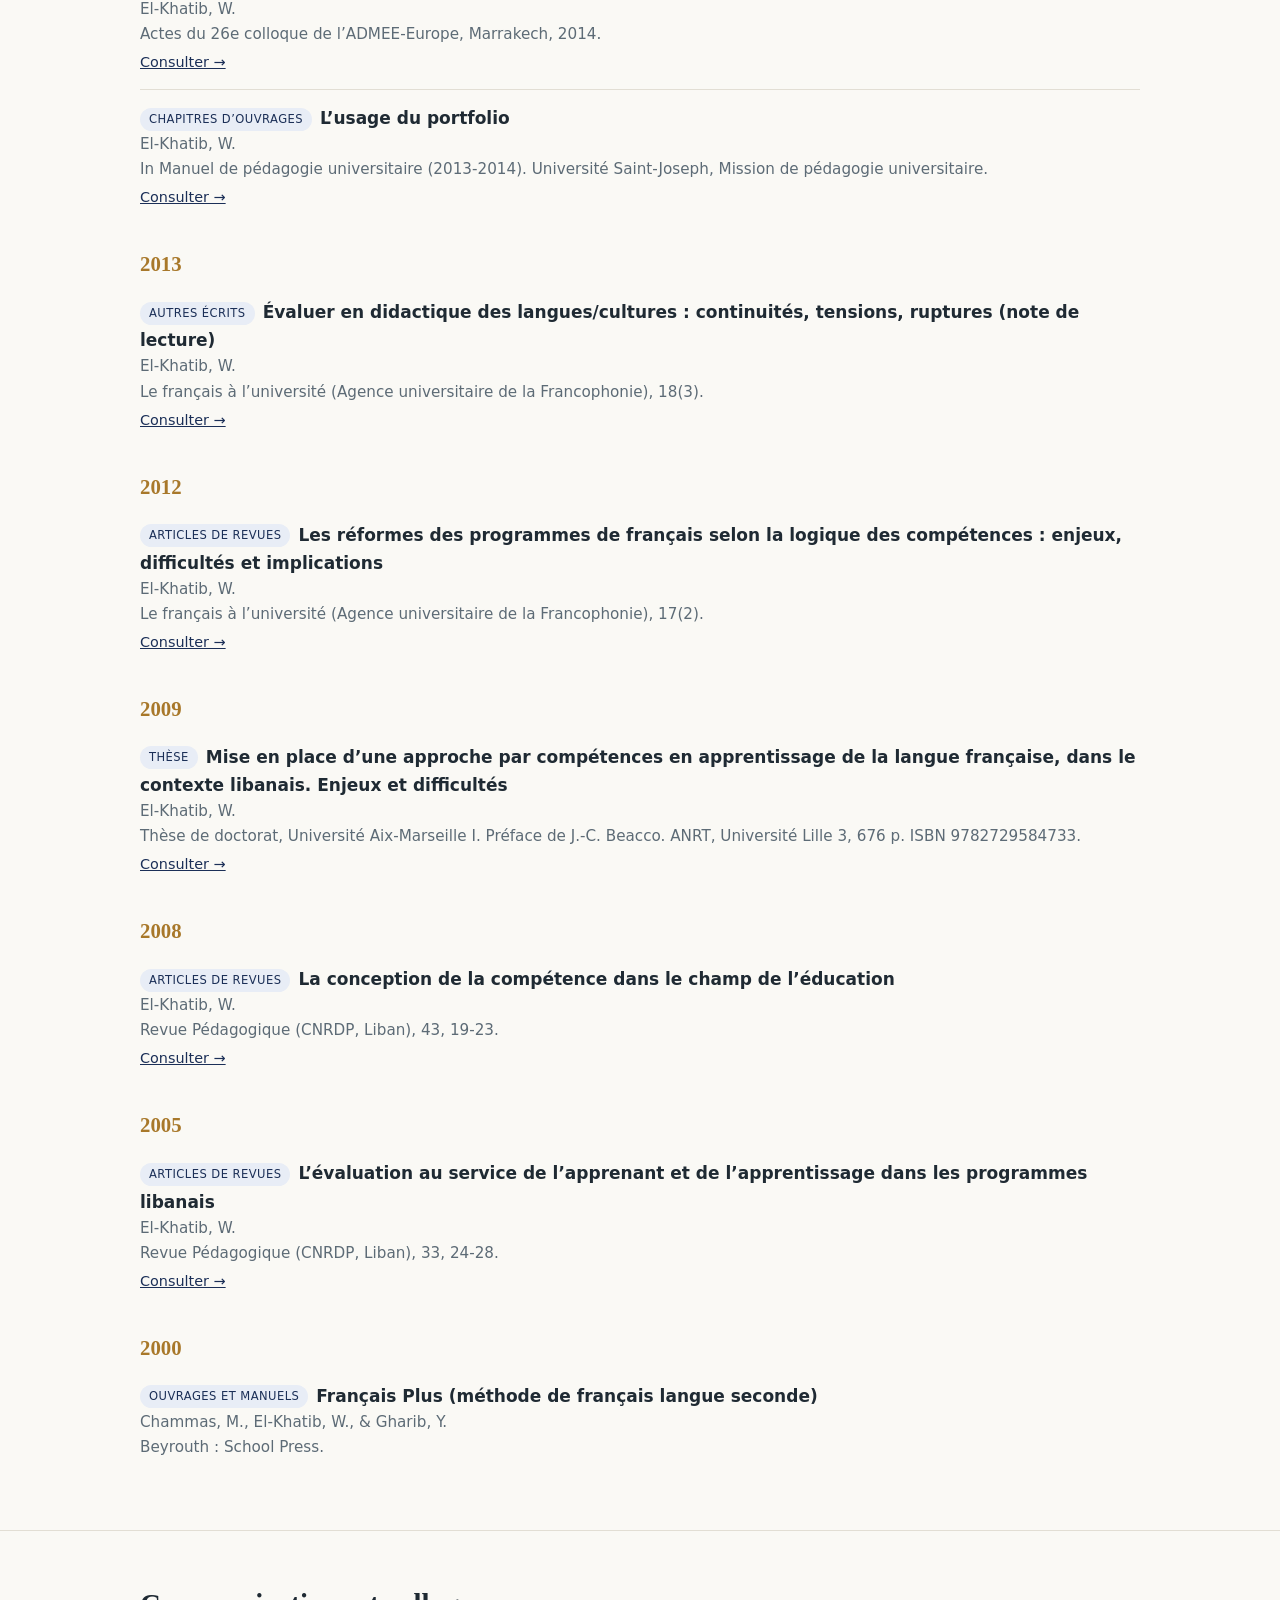
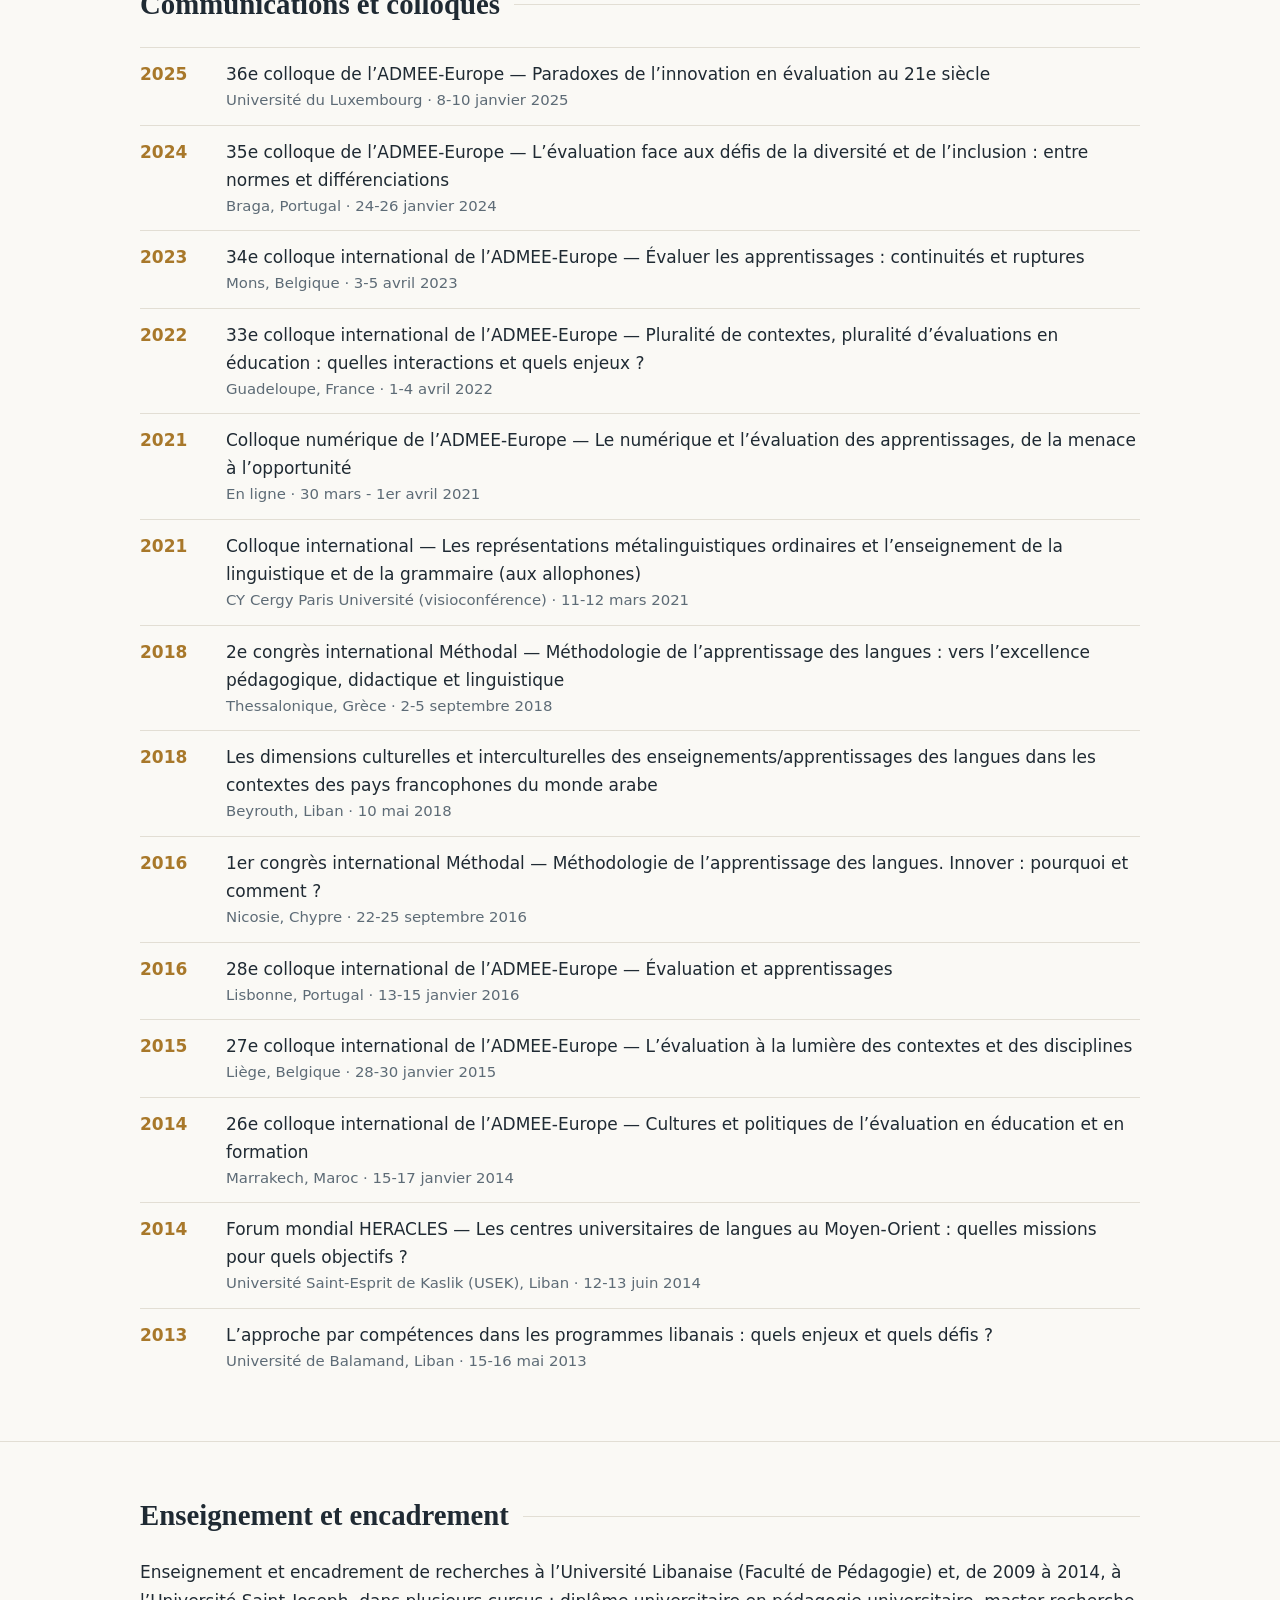
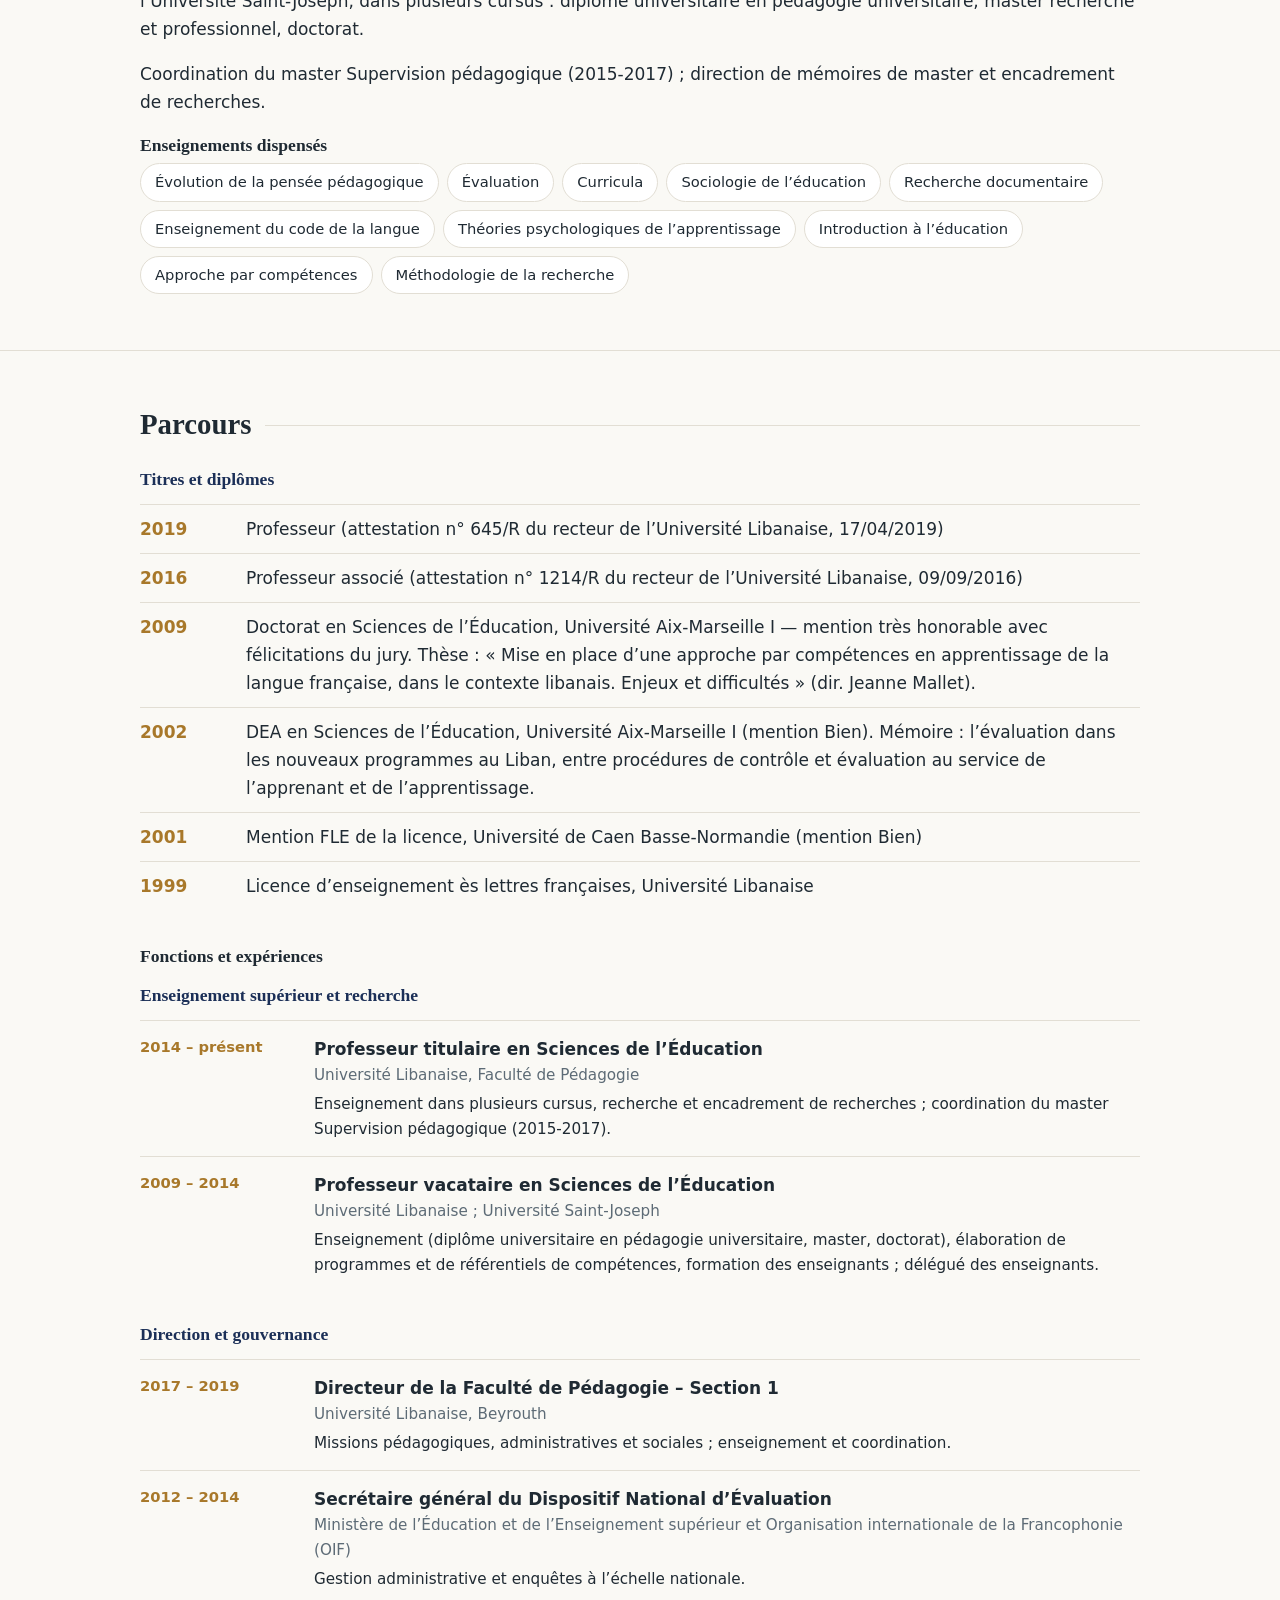
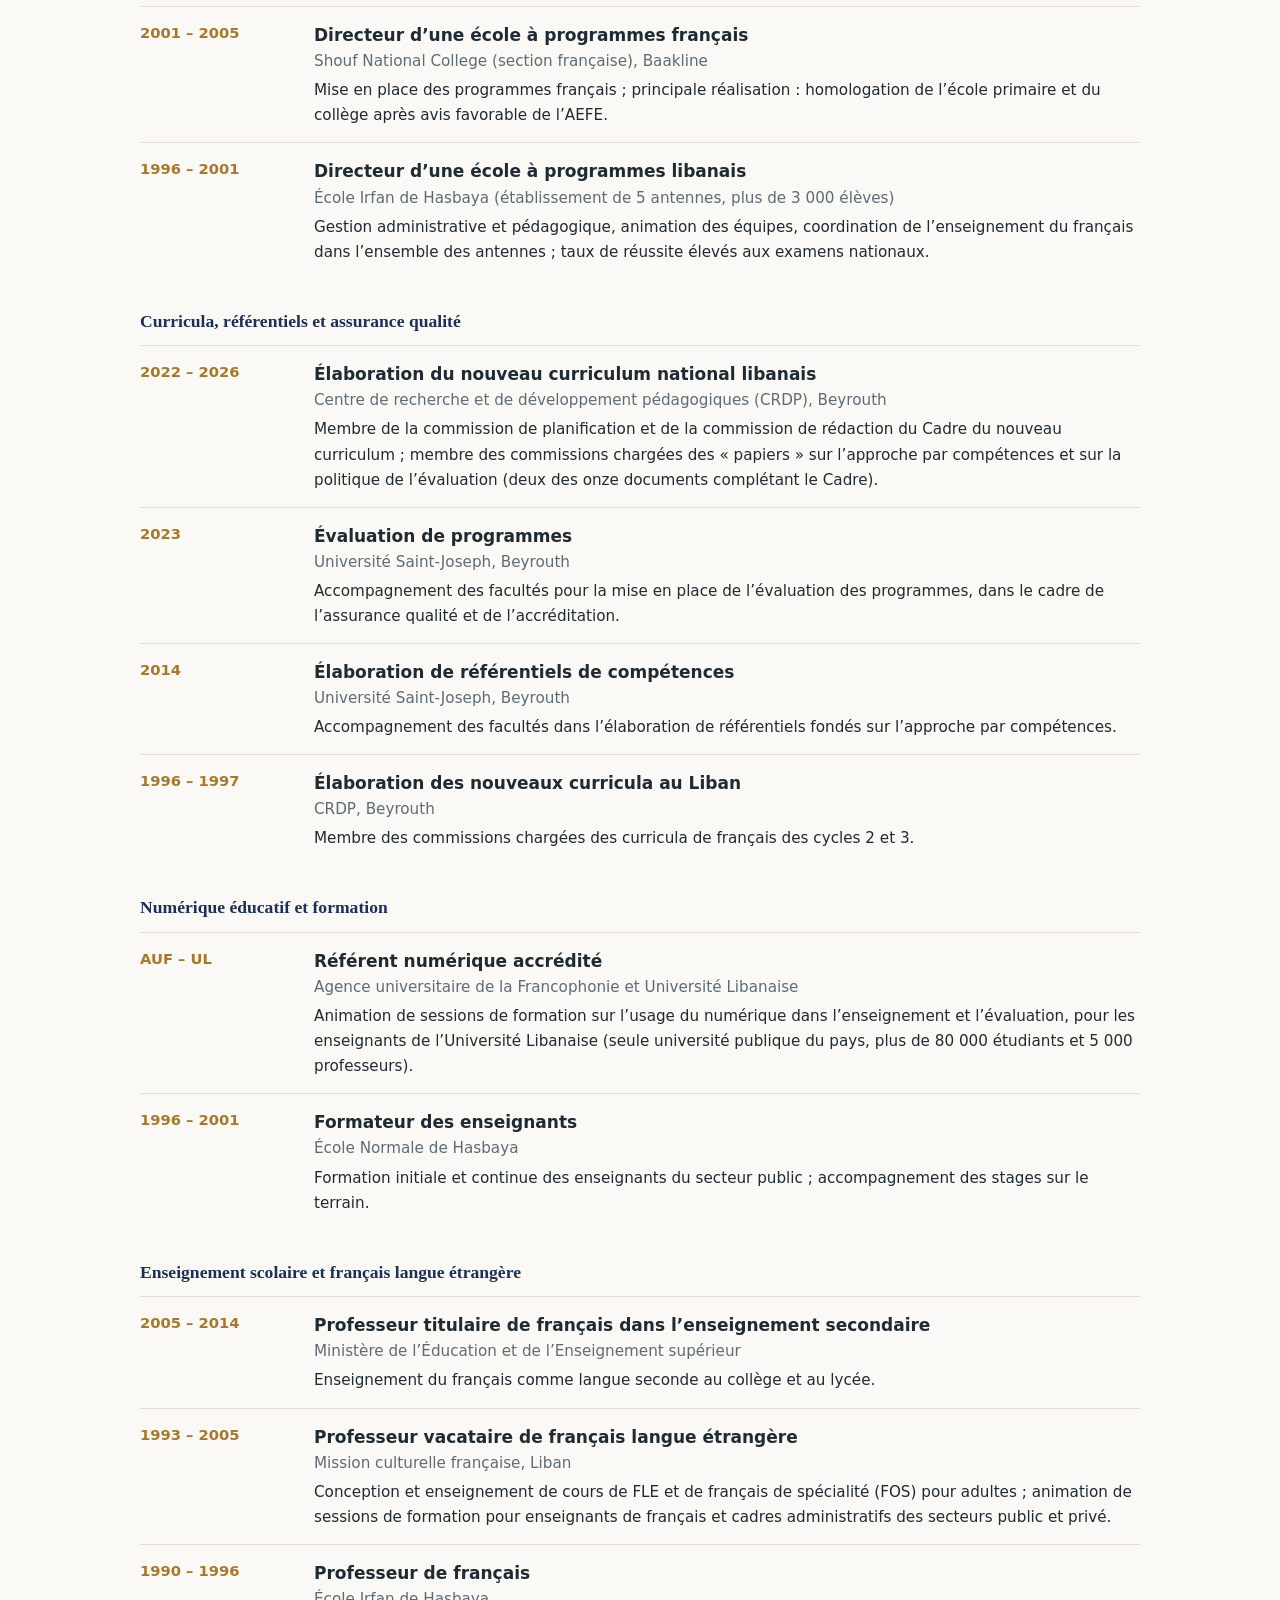
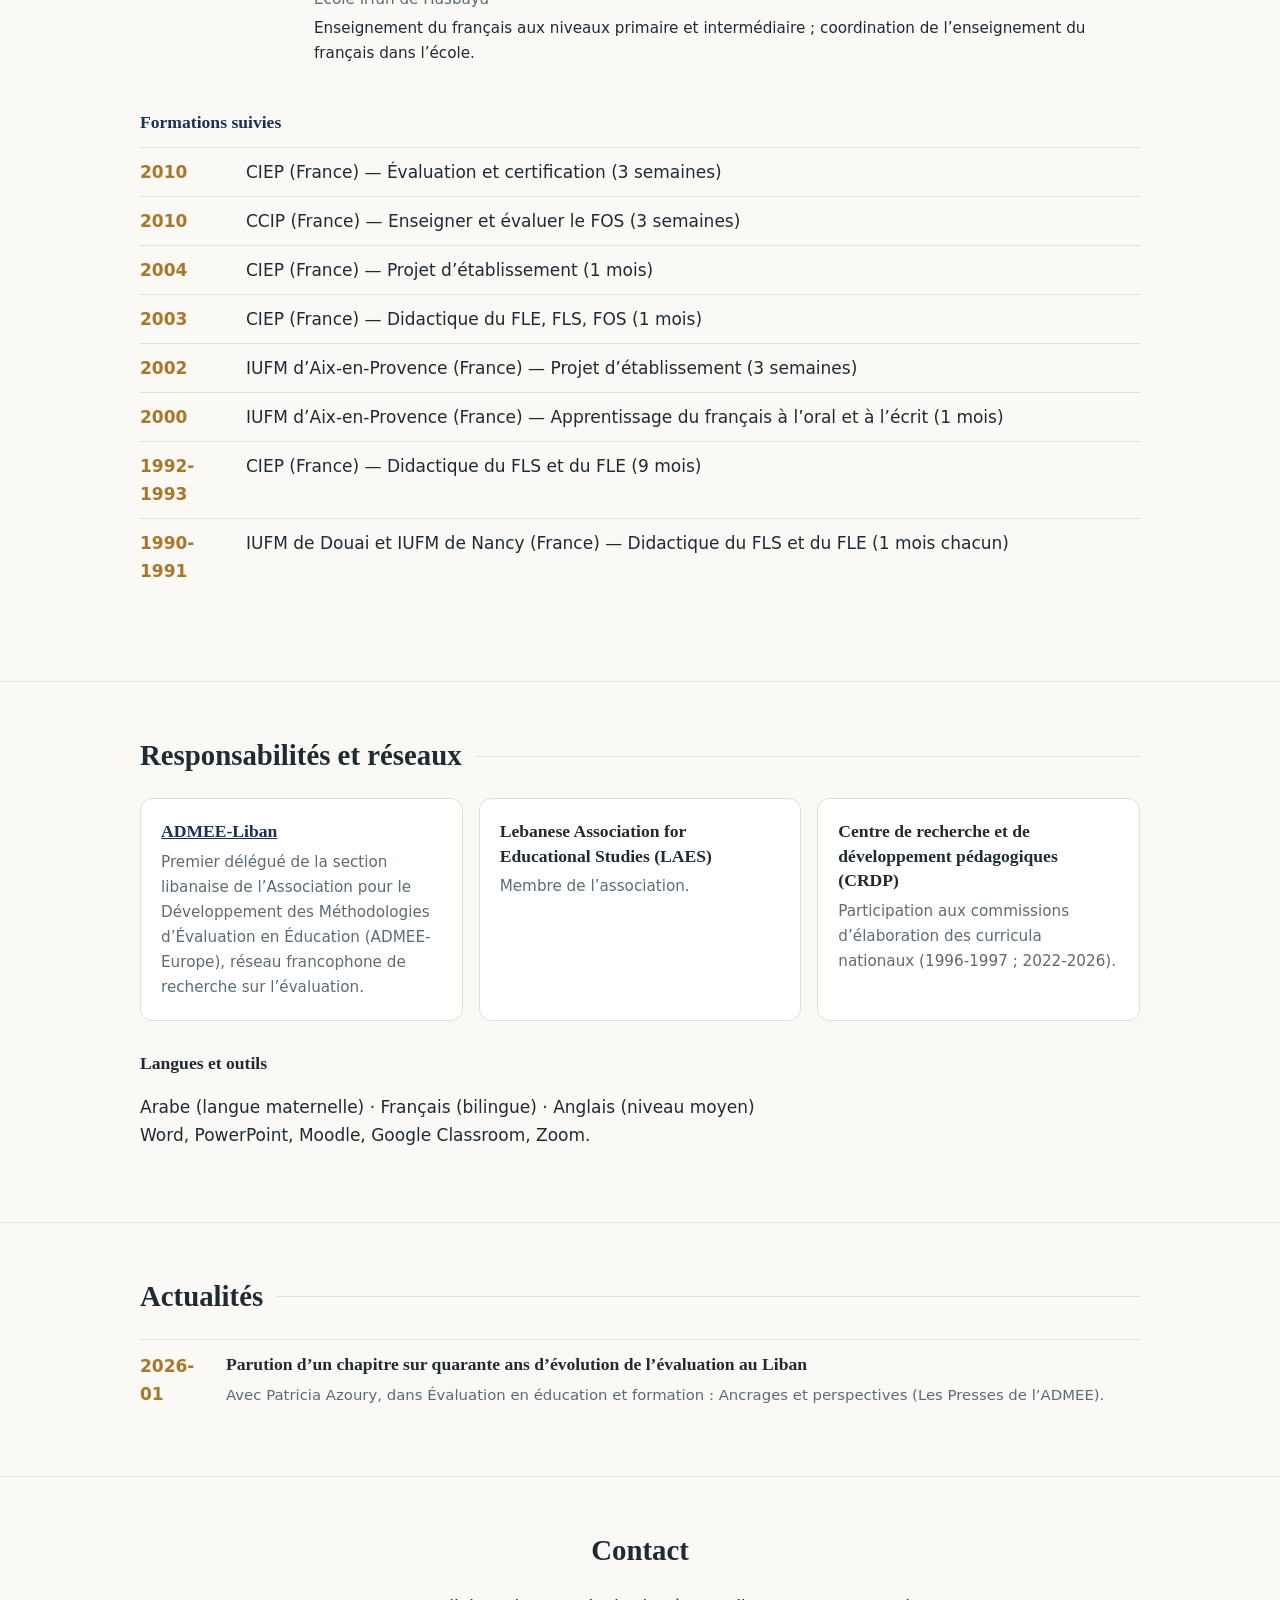
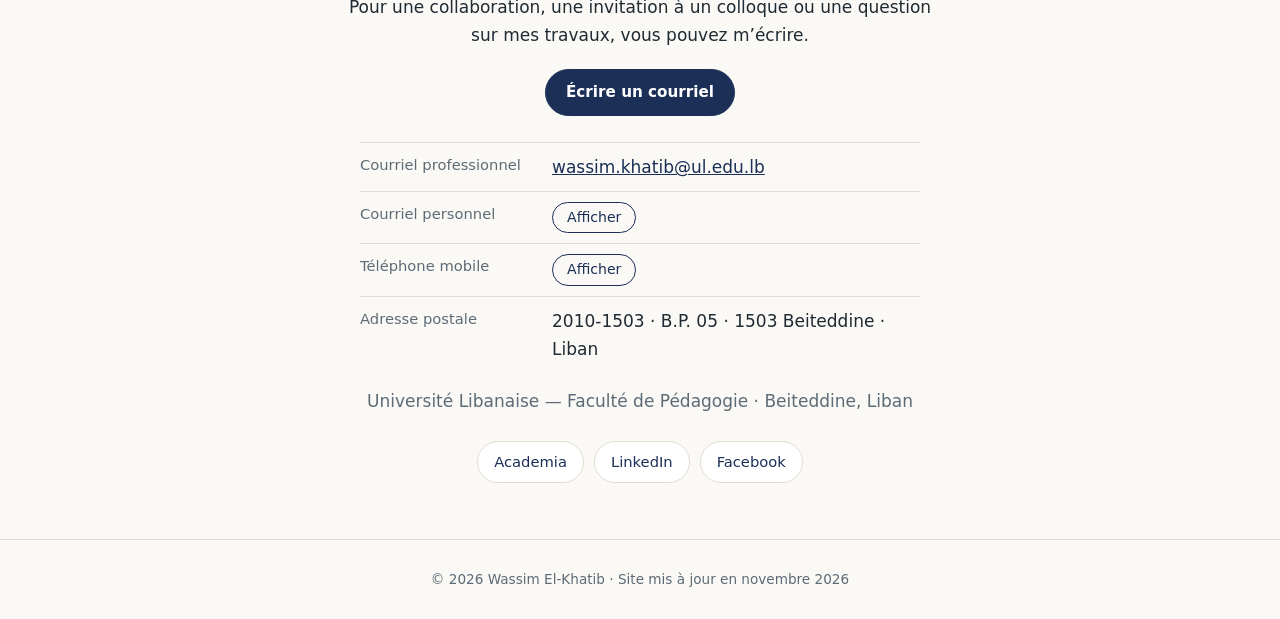
==== commit f0826d7d: "Nouvelle palette bleu marine et or" ====
--- a/index.html
+++ b/index.html
@@ -14,8 +14,8 @@
 <meta property="og:type" content="profile">
 <meta property="og:title" content="Wassim El-Khatib — Professeur en Sciences de l’Éducation">
 <meta property="og:description" content="Curricula, approche par compétences, évaluation, formation des enseignants. Université Libanaise.">
-<meta name="theme-color" content="#1f5f5b">
-<link rel="icon" href="data:image/svg+xml,%3Csvg xmlns='http://www.w3.org/2000/svg' viewBox='0 0 64 64'%3E%3Crect width='64' height='64' rx='14' fill='%231f5f5b'/%3E%3Ctext x='32' y='43' font-family='Georgia,serif' font-size='30' font-weight='700' text-anchor='middle' fill='white'%3EWK%3C/text%3E%3C/svg%3E">
+<meta name="theme-color" content="#1b2f57">
+<link rel="icon" href="data:image/svg+xml,%3Csvg xmlns='http://www.w3.org/2000/svg' viewBox='0 0 64 64'%3E%3Crect width='64' height='64' rx='14' fill='%231b2f57'/%3E%3Ctext x='32' y='43' font-family='Georgia,serif' font-size='30' font-weight='700' text-anchor='middle' fill='white'%3EWK%3C/text%3E%3C/svg%3E">
 <link rel="preconnect" href="https://fonts.googleapis.com">
 <link rel="preconnect" href="https://fonts.gstatic.com" crossorigin>
 <link href="https://fonts.googleapis.com/css2?family=Noto+Naskh+Arabic:wght@400;600&display=swap" rel="stylesheet">
--- a/style.css
+++ b/style.css
@@ -1,14 +1,14 @@
 :root{
-  --bg:#faf8f4; --surface:#ffffff; --ink:#1f2a33; --muted:#5d6b76; --line:#e4dfd6;
-  --accent:#1f5f5b; --accent-ink:#ffffff; --accent-soft:#e3f0ee; --gold:#a9772c;
+  --bg:#faf9f5; --surface:#ffffff; --ink:#1f2a33; --muted:#5d6b76; --line:#e2ded4;
+  --accent:#1b2f57; --accent-ink:#ffffff; --accent-soft:#e8edf6; --gold:#a8782a;
   --radius:12px; --maxw:1040px;
   --serif:Georgia,"Times New Roman",serif;
   --sans:system-ui,-apple-system,"Segoe UI",Roboto,"Helvetica Neue",Arial,sans-serif;
 }
 @media (prefers-color-scheme:dark){
   :root:not([data-theme="light"]){
-    --bg:#12181c; --surface:#192127; --ink:#e8ecee; --muted:#9fb0ba; --line:#2a353d;
-    --accent:#6cc1b9; --accent-ink:#0d1a19; --accent-soft:#1b2d2c; --gold:#d6a85a;
+    --bg:#11151d; --surface:#171d28; --ink:#e8ecf2; --muted:#9fb0c6; --line:#28313f;
+    --accent:#8fb0e6; --accent-ink:#0d1626; --accent-soft:#1a2540; --gold:#d9ad5c;
   }
 }
 *{box-sizing:border-box}
